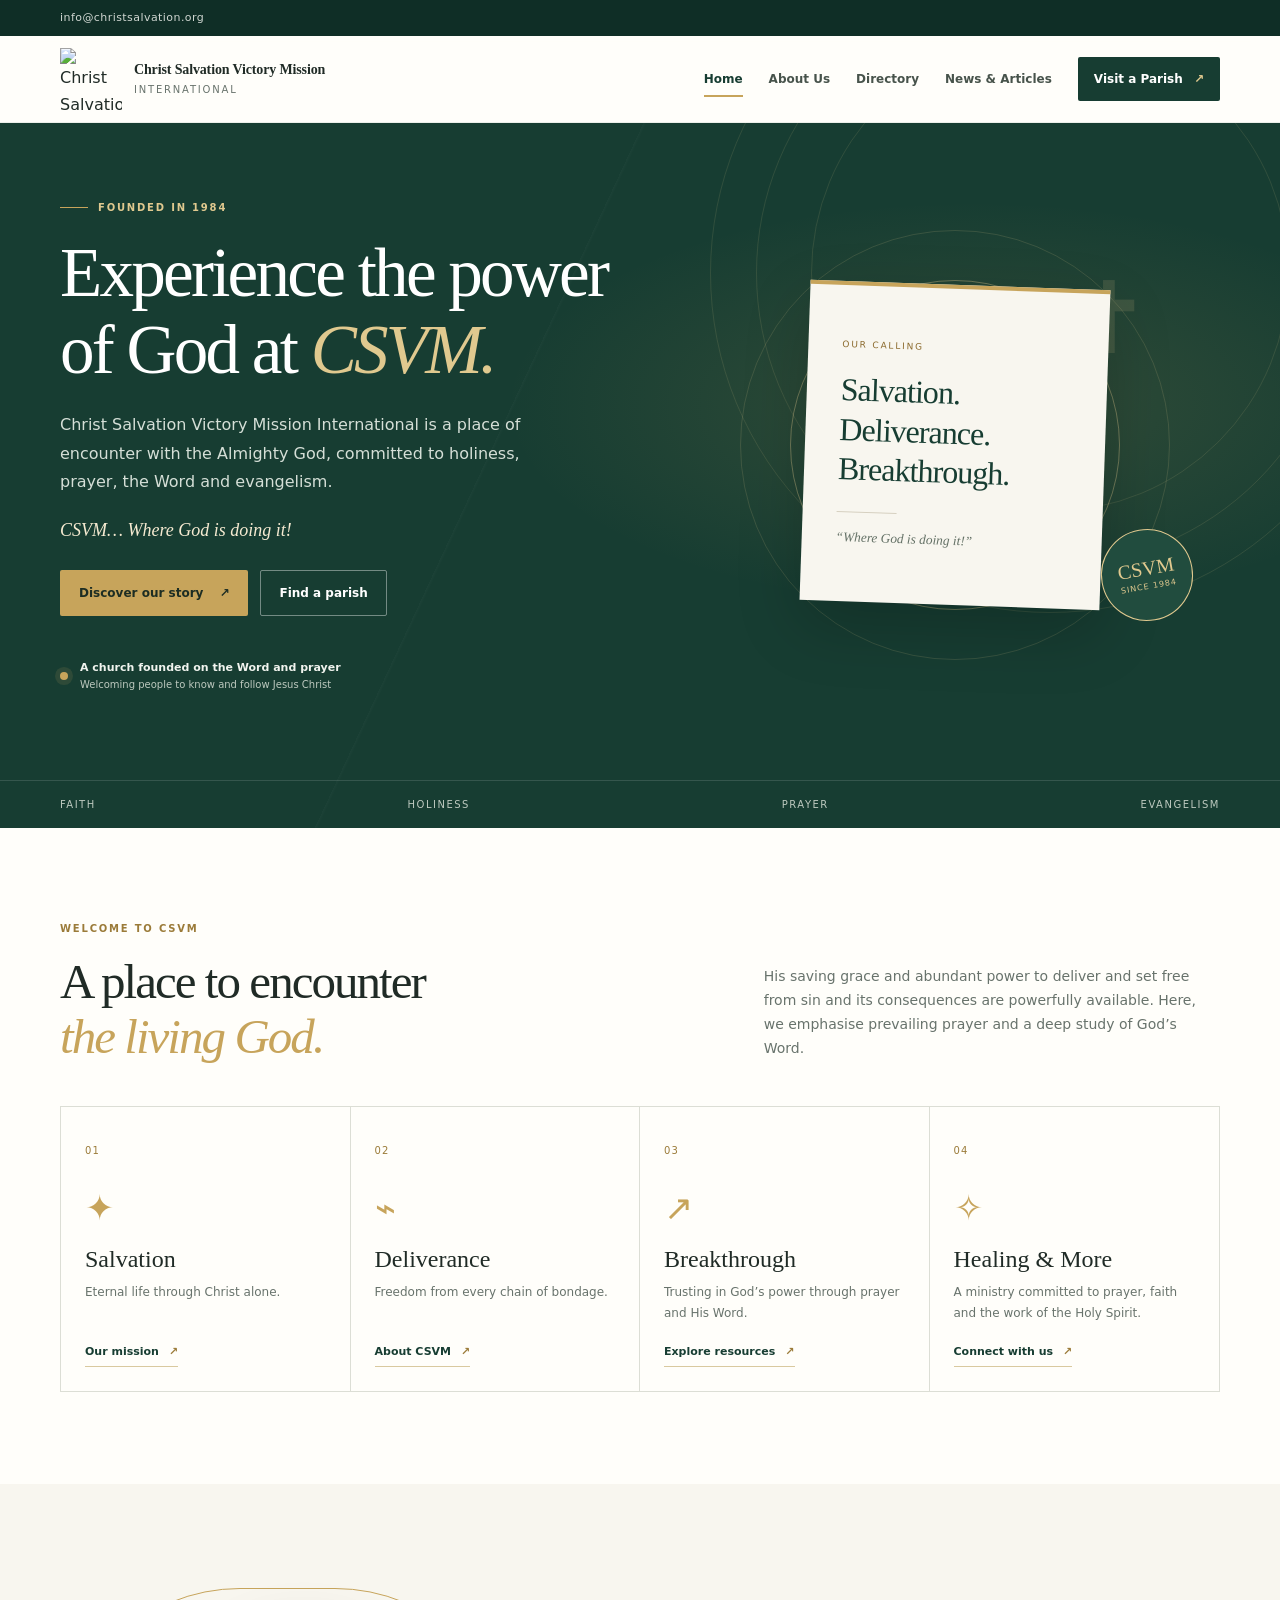
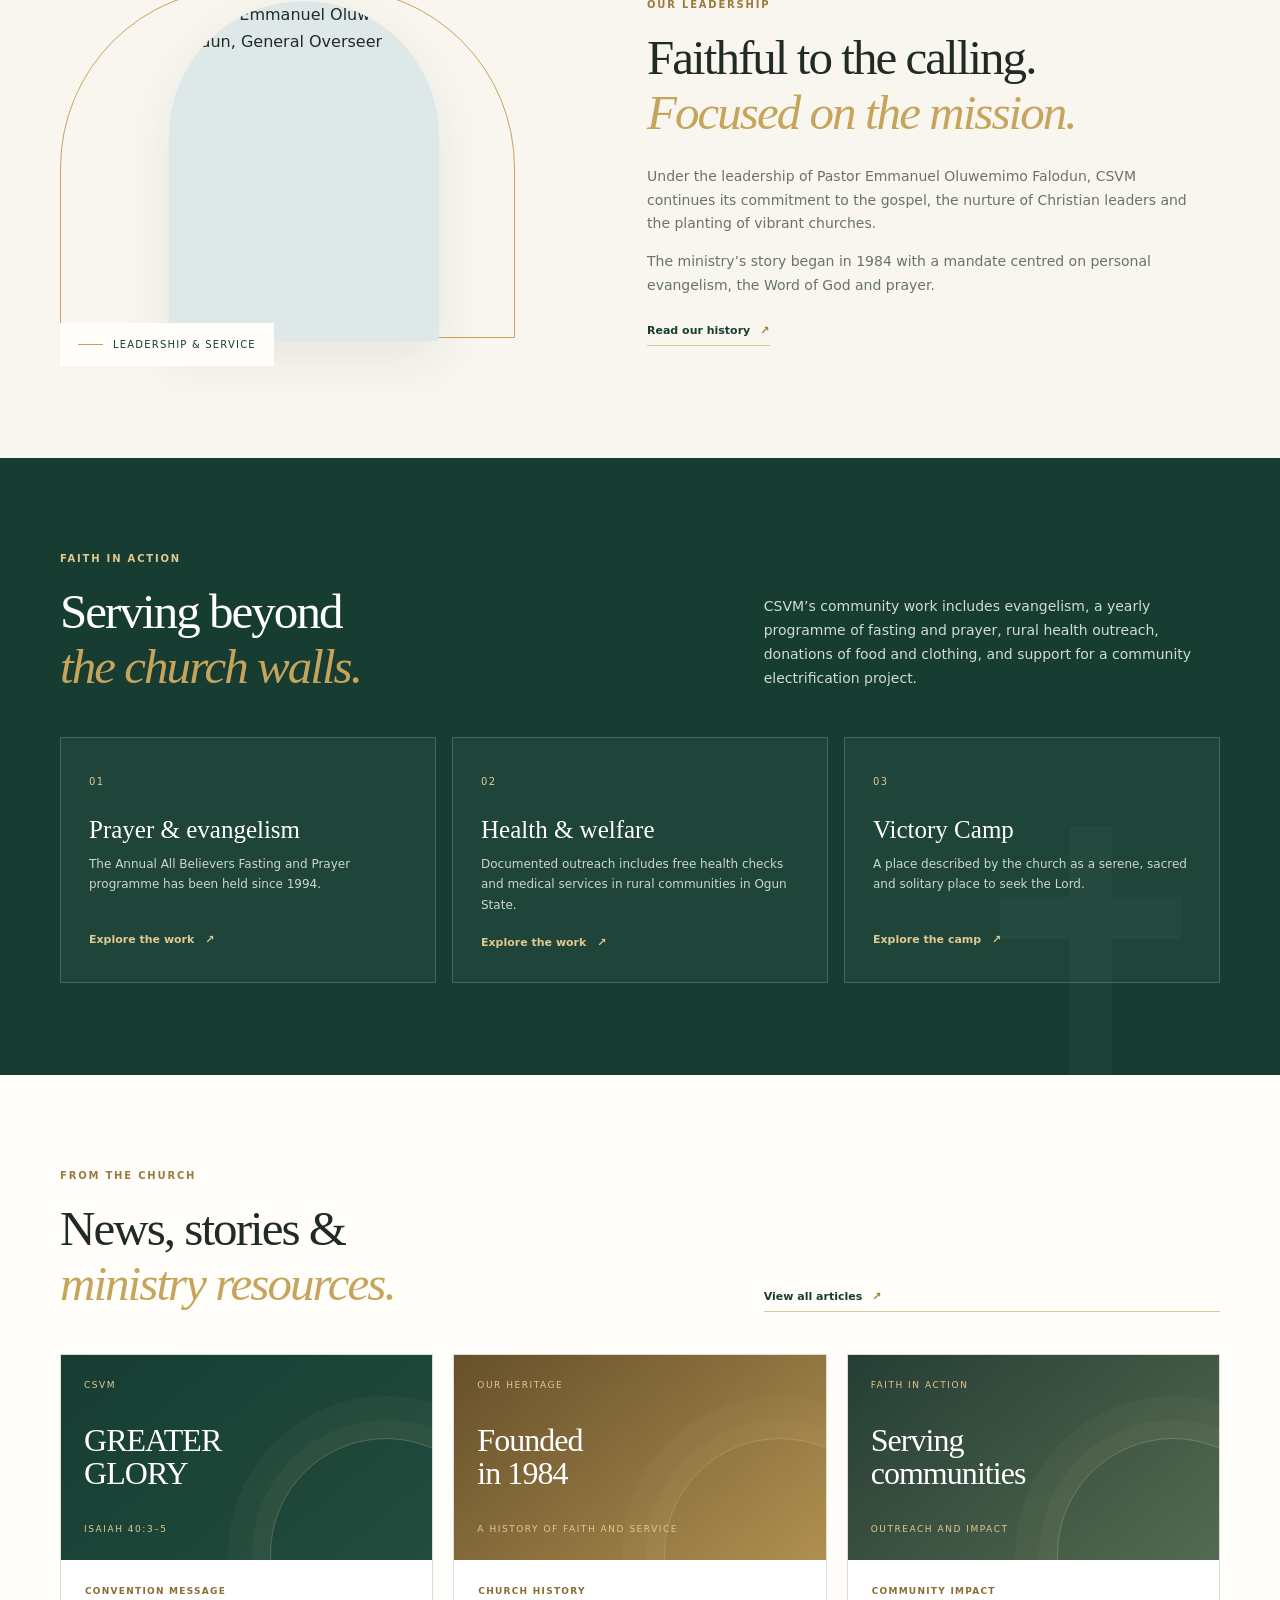
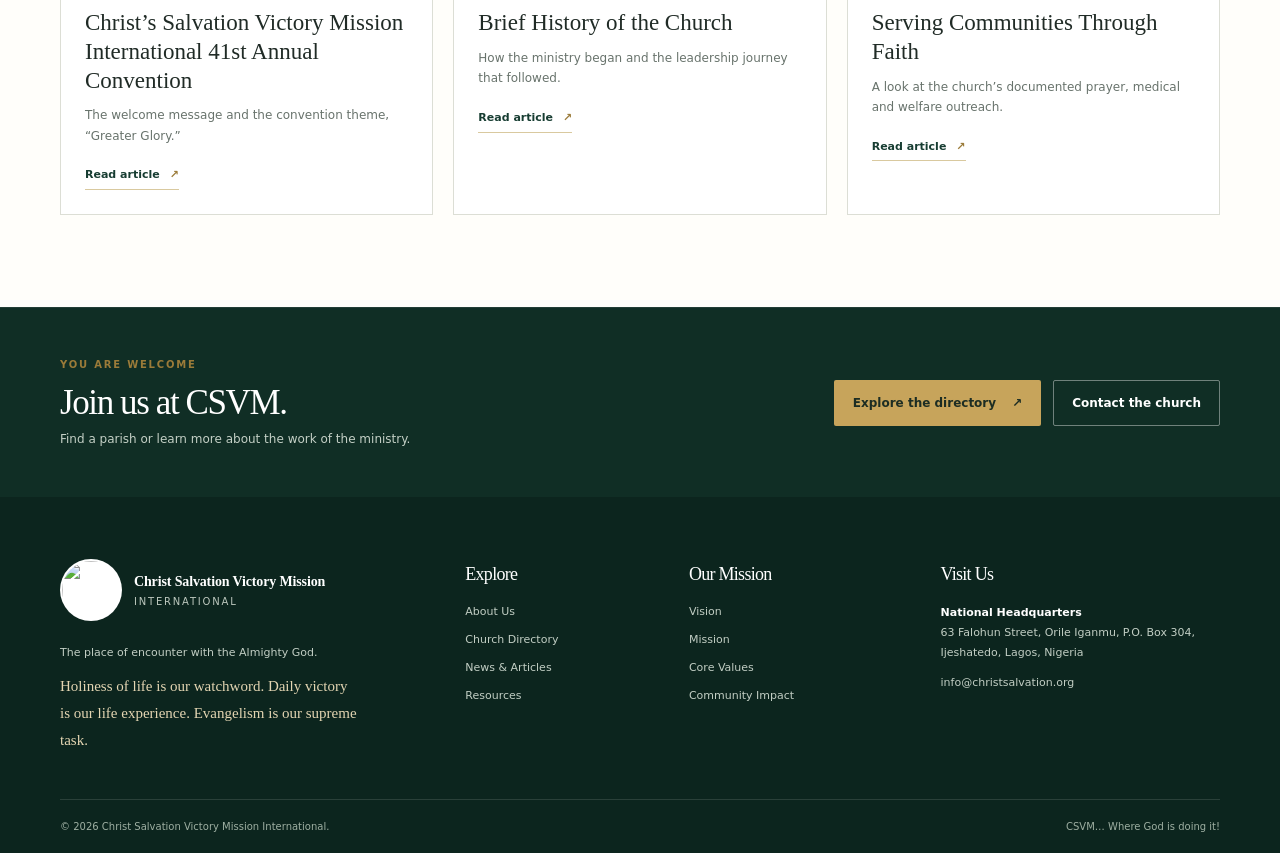
==== index.html @ 6db5f129 "Add files via upload" ====
<!doctype html>
<html lang="en">
<head>
  <meta charset="utf-8">
  <meta name="viewport" content="width=device-width, initial-scale=1">
  <title>Home | Christ Salvation Victory Mission International</title>
  <meta name="description" content="Welcome to Christ Salvation Victory Mission International, founded in 1984 and committed to holiness, prayer, the Word of God and evangelism.">
  <meta name="theme-color" content="#173d32">
  <meta property="og:site_name" content="Christ Salvation Victory Mission International">
  <meta property="og:title" content="Home | CSVM">
  <meta property="og:description" content="Welcome to Christ Salvation Victory Mission International, founded in 1984 and committed to holiness, prayer, the Word of God and evangelism.">
  <meta property="og:type" content="website">
  <link rel="icon" href="https://www.christsalvation.org/wp-content/uploads/2025/05/IMG-20250904-WA0004-removebg-preview_optimized.png" type="image/png">
  <link rel="stylesheet" href="assets/css/styles.css">
</head>
<body>

<a class="skip-link" href="#main">Skip to content</a>
<div class="topbar">
  <div class="container topbar-inner">
    <a href="mailto:info@christsalvation.org">info@christsalvation.org</a>
  </div>
</div>
<header class="site-header">
  <div class="container header-inner">
    <a class="brand" href="index.html" aria-label="Christ Salvation Victory Mission International home">
      <img src="https://www.christsalvation.org/wp-content/uploads/2025/05/IMG-20250904-WA0004-removebg-preview_optimized.png" alt="Christ Salvation Victory Mission International logo" width="68" height="68">
      <span><strong>Christ Salvation Victory Mission</strong><small>International</small></span>
    </a>
    <button class="menu-toggle" type="button" aria-expanded="false" aria-controls="primary-nav"><span class="menu-icon"></span><span class="sr-only">Toggle navigation</span></button>
    <nav class="primary-nav" id="primary-nav" aria-label="Main navigation"><a class="nav-link is-active" href="index.html" aria-current="page">Home</a><a class="nav-link" href="about.html">About Us</a><a class="nav-link" href="directory.html">Directory</a><a class="nav-link" href="news.html">News & Articles</a><a class="nav-cta" href="directory.html#national-headquarters">Visit a Parish <span aria-hidden="true">↗</span></a></nav>
  </div>
</header>


<main id="main">
  <section class="hero">
    <div class="hero-pattern" aria-hidden="true"></div>
    <div class="container hero-grid">
      <div class="hero-copy">
        <p class="eyebrow"><span class="eyebrow-line"></span> Founded in 1984</p>
        <h1>Experience the power of God at <em>CSVM.</em></h1>
        <p class="hero-lead">Christ Salvation Victory Mission International is a place of encounter with the Almighty God, committed to holiness, prayer, the Word and evangelism.</p>
        <p class="hero-motto">CSVM… Where God is doing it!</p>
        <div class="button-row"><a class="button button-gold" href="about.html">Discover our story <span aria-hidden="true">↗</span></a><a class="button button-outline" href="directory.html">Find a parish</a></div>
        <div class="hero-note"><span class="live-dot"></span><span><strong>A church founded on the Word and prayer</strong><small>Welcoming people to know and follow Jesus Christ</small></span></div>
      </div>
      <div class="hero-visual">
        <div class="hero-ring ring-one"></div><div class="hero-ring ring-two"></div>
        <div class="hero-cross" aria-hidden="true">✝</div>
        <div class="hero-card">
          <span class="hero-card-kicker">Our calling</span>
          <strong>Salvation.<br>Deliverance.<br>Breakthrough.</strong>
          <span class="hero-card-rule"></span>
          <small>“Where God is doing it!”</small>
        </div>
        <div class="hero-stamp"><span>CSVM</span><small>Since 1984</small></div>
      </div>
    </div>
    <div class="hero-bottom-line"><div class="container"><span>Faith</span><span>Holiness</span><span>Prayer</span><span>Evangelism</span></div></div>
  </section>

  <section class="section section-light">
    <div class="container">
      <div class="section-heading">
        <div><p class="eyebrow">Welcome to CSVM</p><h2>A place to encounter<br><em>the living God.</em></h2></div>
        <p>His saving grace and abundant power to deliver and set free from sin and its consequences are powerfully available. Here, we emphasise prevailing prayer and a deep study of God’s Word.</p>
      </div>
      <div class="pillar-grid">
        <article class="pillar-card"><span class="pillar-number">01</span><div class="pillar-symbol" aria-hidden="true">✦</div><h3>Salvation</h3><p>Eternal life through Christ alone.</p><a href="about.html#mission" class="text-link">Our mission <span>↗</span></a></article>
        <article class="pillar-card"><span class="pillar-number">02</span><div class="pillar-symbol" aria-hidden="true">⌁</div><h3>Deliverance</h3><p>Freedom from every chain of bondage.</p><a href="about.html" class="text-link">About CSVM <span>↗</span></a></article>
        <article class="pillar-card"><span class="pillar-number">03</span><div class="pillar-symbol" aria-hidden="true">↗</div><h3>Breakthrough</h3><p>Trusting in God’s power through prayer and His Word.</p><a href="news.html#resources" class="text-link">Explore resources <span>↗</span></a></article>
        <article class="pillar-card"><span class="pillar-number">04</span><div class="pillar-symbol" aria-hidden="true">✧</div><h3>Healing &amp; More</h3><p>A ministry committed to prayer, faith and the work of the Holy Spirit.</p><a href="directory.html" class="text-link">Connect with us <span>↗</span></a></article>
      </div>
    </div>
  </section>

  <section class="section section-cream">
    <div class="container split-section leader-section">
      <div class="leader-image-wrap">
        <div class="leader-image-frame"></div>
        <img class="leader-image" src="https://www.christsalvation.org/wp-content/uploads/2025/09/20250906_104448-100x100.jpg" alt="Pastor Emmanuel Oluwemimo Falodun, General Overseer" width="100" height="100" loading="lazy">
        <div class="image-caption"><span class="caption-line"></span><span>Leadership &amp; service</span></div>
      </div>
      <div class="split-copy">
        <p class="eyebrow">Our leadership</p>
        <h2>Faithful to the calling.<br><em>Focused on the mission.</em></h2>
        <p>Under the leadership of Pastor Emmanuel Oluwemimo Falodun, CSVM continues its commitment to the gospel, the nurture of Christian leaders and the planting of vibrant churches.</p>
        <p>The ministry’s story began in 1984 with a mandate centred on personal evangelism, the Word of God and prayer.</p>
        <a class="text-link" href="about.html#history">Read our history <span>↗</span></a>
      </div>
    </div>
  </section>

  <section class="section section-green impact-section">
    <div class="container">
      <div class="section-heading section-heading-light">
        <div><p class="eyebrow">Faith in action</p><h2>Serving beyond<br><em>the church walls.</em></h2></div>
        <p>CSVM’s community work includes evangelism, a yearly programme of fasting and prayer, rural health outreach, donations of food and clothing, and support for a community electrification project.</p>
      </div>
      <div class="impact-grid">
        <article class="impact-card"><span class="impact-icon">01</span><h3>Prayer &amp; evangelism</h3><p>The Annual All Believers Fasting and Prayer programme has been held since 1994.</p><a href="about.html#community-impact">Explore the work <span>↗</span></a></article>
        <article class="impact-card"><span class="impact-icon">02</span><h3>Health &amp; welfare</h3><p>Documented outreach includes free health checks and medical services in rural communities in Ogun State.</p><a href="about.html#community-impact">Explore the work <span>↗</span></a></article>
        <article class="impact-card"><span class="impact-icon">03</span><h3>Victory Camp</h3><p>A place described by the church as a serene, sacred and solitary place to seek the Lord.</p><a href="about.html#victory-camp">Explore the camp <span>↗</span></a></article>
      </div>
    </div>
  </section>

  <section class="section section-light">
    <div class="container">
      <div class="section-heading">
        <div><p class="eyebrow">From the church</p><h2>News, stories &amp;<br><em>ministry resources.</em></h2></div>
        <a class="text-link heading-link" href="news.html">View all articles <span>↗</span></a>
      </div>
      <div class="article-grid">
        <article class="article-card"><div class="article-art art-convention"><span>CSVM</span><b>GREATER<br>GLORY</b><small>Isaiah 40:3–5</small></div><div class="article-body"><p class="article-meta">Convention message</p><h3>Christ’s Salvation Victory Mission International 41st Annual Convention</h3><p>The welcome message and the convention theme, “Greater Glory.”</p><a href="news.html#convention" class="text-link">Read article <span>↗</span></a></div></article>
        <article class="article-card"><div class="article-art art-history"><span>OUR HERITAGE</span><b>Founded<br>in 1984</b><small>A history of faith and service</small></div><div class="article-body"><p class="article-meta">Church history</p><h3>Brief History of the Church</h3><p>How the ministry began and the leadership journey that followed.</p><a href="news.html#history-article" class="text-link">Read article <span>↗</span></a></div></article>
        <article class="article-card"><div class="article-art art-community"><span>FAITH IN ACTION</span><b>Serving<br>communities</b><small>Outreach and impact</small></div><div class="article-body"><p class="article-meta">Community impact</p><h3>Serving Communities Through Faith</h3><p>A look at the church’s documented prayer, medical and welfare outreach.</p><a href="news.html#community-article" class="text-link">Read article <span>↗</span></a></div></article>
      </div>
    </div>
  </section>

  <section class="visit-cta">
    <div class="container visit-cta-inner"><div><p class="eyebrow">You are welcome</p><h2>Join us at CSVM.</h2><p>Find a parish or learn more about the work of the ministry.</p></div><div class="button-row"><a class="button button-gold" href="directory.html">Explore the directory <span aria-hidden="true">↗</span></a><a class="button button-light-outline" href="mailto:info@christsalvation.org">Contact the church</a></div></div>
  </section>
</main>


<footer class="site-footer">
  <div class="container footer-grid">
    <div class="footer-brand">
      <a class="brand brand-light" href="index.html">
        <img src="https://www.christsalvation.org/wp-content/uploads/2025/05/IMG-20250904-WA0004-removebg-preview_optimized.png" alt="" width="58" height="58">
        <span><strong>Christ Salvation Victory Mission</strong><small>International</small></span>
      </a>
      <p>The place of encounter with the Almighty God.</p>
      <p class="footer-motto">Holiness of life is our watchword. Daily victory is our life experience. Evangelism is our supreme task.</p>
    </div>
    <div><h2>Explore</h2><a href="about.html">About Us</a><a href="directory.html">Church Directory</a><a href="news.html">News &amp; Articles</a><a href="news.html#resources">Resources</a></div>
    <div><h2>Our Mission</h2><a href="about.html#vision">Vision</a><a href="about.html#mission">Mission</a><a href="about.html#core-values">Core Values</a><a href="about.html#community-impact">Community Impact</a></div>
    <div><h2>Visit Us</h2><p><strong>National Headquarters</strong><br>63 Falohun Street, Orile Iganmu, P.O. Box 304, Ijeshatedo, Lagos, Nigeria</p><a href="mailto:info@christsalvation.org">info@christsalvation.org</a></div>
  </div>
  <div class="container footer-bottom"><span>© 2026 Christ Salvation Victory Mission International.</span><span>CSVM… Where God is doing it!</span></div>
</footer>
<script src="assets/js/main.js" defer></script>

</body>
</html>
---- assets/css/styles.css ----
:root{--green:#173d32;--green-2:#214c3e;--green-3:#0f2e26;--gold:#c7a45b;--gold-light:#e0c98f;--ivory:#f8f6ef;--cream:#f0ede3;--paper:#fffefa;--ink:#202b26;--muted:#68736c;--line:#dcded5;--white:#fff;--serif:Georgia,"Times New Roman",serif;--sans:Inter,ui-sans-serif,system-ui,-apple-system,BlinkMacSystemFont,"Segoe UI",sans-serif;--shadow:0 18px 48px rgba(22,45,35,.08)}
*{box-sizing:border-box}html{scroll-behavior:smooth;scroll-padding-top:100px}body{margin:0;background:var(--ivory);color:var(--ink);font-family:var(--sans);font-size:16px;line-height:1.7;-webkit-font-smoothing:antialiased}img{max-width:100%;display:block}a{color:inherit;text-decoration:none}button,input,select{font:inherit}button,a,input,select,summary{-webkit-tap-highlight-color:transparent}a:focus-visible,button:focus-visible,input:focus-visible,select:focus-visible,summary:focus-visible{outline:3px solid var(--gold);outline-offset:4px}.container{width:min(1160px,calc(100% - 48px));margin-inline:auto}.narrow-copy{max-width:790px}.skip-link{position:absolute;left:16px;top:-60px;background:#fff;color:#111;padding:10px 14px;z-index:1000}.skip-link:focus{top:12px}.sr-only{position:absolute;width:1px;height:1px;padding:0;margin:-1px;overflow:hidden;clip:rect(0,0,0,0);white-space:nowrap;border:0}
.topbar{background:var(--green-3);color:#e5e9e4;font-size:11px;letter-spacing:.04em}.topbar-inner{display:flex;justify-content:space-between;align-items:center;min-height:36px;gap:20px}.topbar a{opacity:.9}.topbar a:hover{opacity:1;color:var(--gold-light)}.social-links{display:flex;gap:18px}.site-header{position:sticky;top:0;z-index:100;background:rgba(255,254,250,.96);backdrop-filter:blur(12px);border-bottom:1px solid rgba(23,61,50,.08)}.header-inner{min-height:86px;display:flex;align-items:center;justify-content:space-between;gap:24px}.brand{display:flex;align-items:center;gap:12px;min-width:0}.brand img{width:62px;height:62px;object-fit:contain}.brand span{display:grid;line-height:1.25}.brand strong{font:600 14px/1.35 var(--serif);letter-spacing:-.01em;max-width:225px}.brand small{font-size:10px;text-transform:uppercase;letter-spacing:.18em;color:var(--muted);margin-top:4px}.primary-nav{display:flex;align-items:center;gap:26px}.nav-link{font-size:12px;font-weight:650;color:#47534b;position:relative;padding:8px 0}.nav-link:after{content:"";height:2px;background:var(--gold);position:absolute;bottom:0;left:0;width:0;transition:width .2s}.nav-link:hover:after,.nav-link.is-active:after{width:100%}.nav-link.is-active{color:var(--green)}.nav-cta{font-size:12px;font-weight:700;background:var(--green);color:white;padding:12px 16px;border-radius:2px}.nav-cta span{color:var(--gold-light);margin-left:7px}.menu-toggle{display:none;background:none;border:1px solid var(--line);border-radius:3px;width:44px;height:42px;align-items:center;justify-content:center;cursor:pointer}.menu-icon,.menu-icon:before,.menu-icon:after{display:block;width:18px;height:2px;background:var(--green);position:relative}.menu-icon:before,.menu-icon:after{content:"";position:absolute;left:0}.menu-icon:before{top:-6px}.menu-icon:after{top:6px}
.hero{position:relative;overflow:hidden;background:var(--green);color:#fff;min-height:600px}.hero:before{content:"";position:absolute;inset:0;background:radial-gradient(ellipse at 76% 40%,rgba(199,164,91,.16),transparent 34%),linear-gradient(115deg,transparent 40%,rgba(255,255,255,.025) 40%,transparent 40.2%);pointer-events:none}.hero-pattern{position:absolute;right:-110px;top:-190px;width:680px;height:680px;border:1px solid rgba(224,201,143,.12);border-radius:50%}.hero-pattern:before,.hero-pattern:after{content:"";position:absolute;border:1px solid rgba(224,201,143,.12);border-radius:50%;inset:45px}.hero-pattern:after{inset:100px}.hero-grid{position:relative;display:grid;grid-template-columns:1.05fr .95fr;align-items:center;gap:44px;padding-top:76px;padding-bottom:88px;min-height:570px}.eyebrow{margin:0 0 18px;text-transform:uppercase;letter-spacing:.18em;font-size:10px;font-weight:800;color:#9b7b39;display:flex;align-items:center;gap:10px}.eyebrow-line{width:28px;height:1px;background:var(--gold)}.hero .eyebrow,.section-heading-light .eyebrow,.impact-section .eyebrow,.page-hero .eyebrow{color:var(--gold-light)}h1,h2,h3,p{margin-top:0}h1,h2{font-family:var(--serif);font-weight:500;letter-spacing:-.04em;line-height:1.12}h1{font-size:clamp(42px,5.4vw,70px);margin-bottom:22px;max-width:650px}h1 em,h2 em{color:var(--gold);font-weight:400} .hero h1 em{color:var(--gold-light)}.hero-lead{font-size:16px;color:#d5dfd7;max-width:520px;line-height:1.8}.hero-motto{font-family:var(--serif);font-size:18px;font-style:italic;color:#f5ead1;margin:18px 0 24px}.button-row{display:flex;flex-wrap:wrap;gap:12px;align-items:center}.button{display:inline-flex;align-items:center;justify-content:center;gap:16px;min-height:46px;padding:12px 18px;font-size:12px;font-weight:750;border:1px solid transparent;border-radius:2px;transition:transform .2s,background .2s}.button:hover{transform:translateY(-2px)}.button-gold{background:var(--gold);color:#1d2d23}.button-gold:hover{background:var(--gold-light)}.button-outline{border-color:#b6c6b9;color:var(--green);background:transparent}.hero .button-outline,.button-light-outline{color:#fff;border-color:rgba(255,255,255,.4)}.hero .button-outline:hover,.button-light-outline:hover{background:rgba(255,255,255,.08)}.hero-note{display:flex;align-items:center;gap:12px;margin-top:44px;color:#f1f4ef}.live-dot{width:8px;height:8px;background:var(--gold);border-radius:50%;box-shadow:0 0 0 5px rgba(199,164,91,.13)}.hero-note span:last-child{display:grid;line-height:1.5}.hero-note strong{font-size:11px;font-weight:700}.hero-note small{font-size:10px;color:#bdc9bf}.hero-visual{height:390px;position:relative;display:flex;align-items:center;justify-content:center}.hero-ring{position:absolute;border:1px solid rgba(224,201,143,.38);border-radius:50%;aspect-ratio:1}.ring-one{width:330px}.ring-two{width:430px;border-color:rgba(224,201,143,.15)}.hero-cross{position:absolute;right:13%;top:5%;font-family:var(--serif);font-size:100px;color:rgba(224,201,143,.14);line-height:1}.hero-card{position:relative;z-index:2;background:#f8f6ef;color:var(--green);width:300px;min-height:320px;padding:34px;box-shadow:0 24px 65px rgba(0,0,0,.2);display:flex;flex-direction:column;justify-content:center;border-top:4px solid var(--gold);transform:rotate(2deg)}.hero-card-kicker{font-size:9px;letter-spacing:.2em;text-transform:uppercase;color:#8b6a2d;margin-bottom:18px}.hero-card strong{font:500 32px/1.23 var(--serif);letter-spacing:-.03em}.hero-card-rule{height:1px;background:#d6d0c0;width:60px;margin:23px 0 14px}.hero-card small{font-family:var(--serif);font-style:italic;color:#647166}.hero-stamp{position:absolute;bottom:5%;right:5%;z-index:3;width:92px;height:92px;border:1px solid var(--gold-light);border-radius:50%;display:flex;flex-direction:column;align-items:center;justify-content:center;background:var(--green-2);color:var(--gold-light);transform:rotate(-10deg)}.hero-stamp span{font:20px var(--serif)}.hero-stamp small{font-size:8px;letter-spacing:.12em;text-transform:uppercase}.hero-bottom-line{border-top:1px solid rgba(255,255,255,.13);position:relative}.hero-bottom-line .container{display:flex;justify-content:space-between;padding-top:15px;padding-bottom:15px;color:#bdc9bf;font-size:10px;letter-spacing:.15em;text-transform:uppercase}
.section{padding:92px 0}.section-light{background:var(--paper)}.section-cream{background:var(--ivory)}.section-green{background:var(--green);color:#fff}.section-heading{display:grid;grid-template-columns:1fr .72fr;gap:70px;align-items:end;margin-bottom:42px}.section-heading h2,.split-copy h2,.values-grid h2,.values-row h2,.camp-grid h2,.resources-panel h2{font-size:clamp(34px,4vw,49px);margin-bottom:0}.section-heading>p{max-width:470px;color:var(--muted);font-size:14px;margin-bottom:4px}.section-heading-light>p{color:#d1dcd3}.pillar-grid{display:grid;grid-template-columns:repeat(4,1fr);border:1px solid var(--line)}.pillar-card{position:relative;padding:28px 24px 24px;border-right:1px solid var(--line);min-height:255px;background:#fffefa;transition:background .25s}.pillar-card:last-child{border-right:0}.pillar-card:hover{background:#f8f5e9}.pillar-number{font-size:10px;color:#9b7b39;letter-spacing:.12em}.pillar-symbol{font-family:var(--serif);font-size:35px;color:var(--gold);margin:16px 0 8px}.pillar-card h3{font:500 24px var(--serif);margin-bottom:9px}.pillar-card p{font-size:12px;color:var(--muted);min-height:42px}.text-link{font-size:11px;font-weight:800;color:var(--green);display:inline-flex;align-items:center;gap:10px;border-bottom:1px solid #d9c99f;padding-bottom:4px}.text-link span{color:#9b7b39;transition:transform .2s}.text-link:hover span{transform:translate(3px,-2px)}.split-section{display:grid;grid-template-columns:.85fr 1fr;gap:100px;align-items:center}.leader-image-wrap{min-height:390px;position:relative;display:flex;align-items:center;justify-content:center}.leader-image-frame{position:absolute;inset:12px 32px 28px 0;border:1px solid var(--gold);border-radius:180px 180px 0 0}.leader-image{width:270px;height:340px;object-fit:cover;border-radius:160px 160px 2px 2px;position:relative;background:#dfe8e9;box-shadow:var(--shadow)}.image-caption{position:absolute;bottom:0;left:0;display:flex;align-items:center;gap:10px;background:var(--paper);padding:13px 18px;font-size:10px;text-transform:uppercase;letter-spacing:.12em;color:var(--green)}.caption-line{height:1px;width:25px;background:var(--gold)}.split-copy>p:not(.eyebrow){color:var(--muted);font-size:14px;max-width:560px}.split-copy h2{margin-bottom:24px}.split-copy .text-link{margin-top:10px}.impact-section{position:relative;overflow:hidden}.impact-section:after{content:"✝";position:absolute;right:3%;bottom:-100px;font:360px var(--serif);color:rgba(255,255,255,.025);pointer-events:none}.impact-grid{display:grid;grid-template-columns:repeat(3,1fr);gap:16px;position:relative;z-index:1}.impact-card{border:1px solid rgba(255,255,255,.18);padding:28px;background:rgba(255,255,255,.035);min-height:235px}.impact-icon{color:var(--gold-light);font-size:10px;letter-spacing:.15em}.impact-card h3{font:500 25px var(--serif);margin:23px 0 10px}.impact-card p{font-size:12px;color:#cbd7cd;min-height:58px}.impact-card a{font-size:11px;color:var(--gold-light);font-weight:700}.impact-card a span{margin-left:7px}.article-grid{display:grid;grid-template-columns:repeat(3,1fr);gap:20px}.article-card{border:1px solid var(--line);background:#fff;transition:transform .2s,box-shadow .2s}.article-card:hover{transform:translateY(-4px);box-shadow:var(--shadow)}.article-art{min-height:205px;padding:23px;display:flex;flex-direction:column;align-items:flex-start;justify-content:space-between;overflow:hidden;position:relative;color:#fff;background:var(--green)}.article-art:after{content:"";position:absolute;width:230px;height:230px;border:1px solid rgba(224,201,143,.3);border-radius:50%;right:-70px;bottom:-110px;box-shadow:0 0 0 18px rgba(224,201,143,.04),0 0 0 42px rgba(224,201,143,.04)}.article-art span,.article-art small{font-size:9px;letter-spacing:.17em;text-transform:uppercase;position:relative;z-index:1;color:var(--gold-light)}.article-art b{font:500 32px/1.05 var(--serif);letter-spacing:-.03em;position:relative;z-index:1}.art-convention{background:linear-gradient(140deg,#173d32,#214c3e)}.art-history{background:linear-gradient(140deg,#66502b,#b09050)}.art-community{background:linear-gradient(140deg,#263d35,#536b50)}.article-body{padding:24px}.article-meta{font-size:9px;letter-spacing:.14em;text-transform:uppercase;color:#8a6d32;font-weight:800}.article-body h3{font:500 23px/1.25 var(--serif);margin:10px 0}.article-body>p:not(.article-meta){font-size:12px;color:var(--muted);min-height:42px}.article-body .text-link{margin-top:5px}.visit-cta{background:#102e25;color:#fff;padding:48px 0;border-top:1px solid rgba(255,255,255,.08)}.visit-cta-inner{display:flex;justify-content:space-between;align-items:center;gap:30px}.visit-cta .eyebrow{margin-bottom:10px}.visit-cta h2{font:500 35px var(--serif);margin-bottom:6px}.visit-cta p:not(.eyebrow){font-size:12px;color:#c4d0c6;margin-bottom:0}.button-light-outline{border:1px solid rgba(255,255,255,.4)}
.page-hero{background:var(--green);color:white;position:relative;overflow:hidden}.page-hero:after{content:"";position:absolute;width:470px;height:470px;border:1px solid rgba(224,201,143,.16);border-radius:50%;right:-50px;top:-250px;box-shadow:0 0 0 35px rgba(224,201,143,.025),0 0 0 80px rgba(224,201,143,.025)}.page-hero-inner{padding-top:76px;padding-bottom:66px;position:relative;z-index:1}.page-hero h1{font-size:clamp(44px,6vw,66px);margin-bottom:18px}.page-hero-inner>p:not(.eyebrow){max-width:650px;color:#d4ded5;font-size:15px}.breadcrumbs{display:flex;gap:10px;align-items:center;margin-top:28px;font-size:10px;color:#c5d2c8}.breadcrumbs a{color:var(--gold-light)}.narrow-copy h2{font-size:clamp(35px,4vw,48px);margin-bottom:24px}.narrow-copy>p:not(.eyebrow){color:var(--muted);font-size:14px}.lead-copy{font-family:var(--serif);font-size:21px;line-height:1.55;color:var(--green)}.values-grid{display:grid;grid-template-columns:.85fr 1fr;gap:70px;align-items:start}.values-grid>div>p:not(.eyebrow),.mission-panel>p:not(.eyebrow){font-size:14px;color:var(--muted)}.mission-panel{border-left:1px solid var(--gold);padding:12px 0 12px 36px}.mission-panel h2{font-size:35px;margin-bottom:22px}.values-row{display:grid;grid-template-columns:.8fr 1fr;gap:70px;align-items:start}.values-row>div>p:not(.eyebrow){font-size:14px;color:var(--muted)}.value-chips{display:flex;flex-wrap:wrap;gap:8px;margin-top:22px}.value-chips span{border:1px solid var(--line);background:#fff;padding:7px 12px;font-size:11px;color:var(--green)}.timeline{max-width:850px;margin:50px auto 0;position:relative}.timeline:before{content:"";position:absolute;top:10px;bottom:10px;left:83px;width:1px;background:rgba(224,201,143,.35)}.timeline-item{display:grid;grid-template-columns:105px 1fr;gap:25px;padding-bottom:32px;position:relative}.timeline-item:before{content:"";position:absolute;left:78px;top:8px;width:9px;height:9px;border-radius:50%;background:var(--gold-light);box-shadow:0 0 0 5px rgba(224,201,143,.12)}.timeline-year{font:24px var(--serif);color:var(--gold-light)}.timeline-item h3{font:500 22px var(--serif);margin-bottom:7px}.timeline-item p{font-size:13px;color:#cbd8ce;margin-bottom:0}.timeline-note{font-size:10px;color:#b8c8bc;text-align:center;margin-top:12px}.impact-list{border-top:1px solid var(--line)}.impact-list article{display:grid;grid-template-columns:60px 1fr;gap:24px;padding:27px 0;border-bottom:1px solid var(--line)}.impact-list article>span{font:24px var(--serif);color:#a17d36}.impact-list h3{font:500 24px var(--serif);margin-bottom:8px}.impact-list p{font-size:13px;color:var(--muted);max-width:850px;margin-bottom:0}.camp-grid{display:grid;grid-template-columns:1fr .8fr;gap:80px;align-items:start}.camp-grid>div>p:not(.eyebrow){font-size:13px;color:var(--muted)}.account-card{margin-top:25px;padding:24px;background:var(--green);color:#fff;border-top:3px solid var(--gold)}.account-label{font-size:9px;letter-spacing:.15em;text-transform:uppercase;color:var(--gold-light);display:block;margin-bottom:10px}.account-card strong{display:block;font-size:12px}.account-number{font:30px var(--serif);color:var(--gold-light);display:block;margin:5px 0}.account-card p{font-size:10px;color:#c9d6cc;margin:0}.camp-aside{background:#fffefa;border:1px solid var(--line);padding:30px}.camp-mark{height:120px;background:var(--green);display:flex;align-items:center;justify-content:center;gap:15px;color:var(--gold-light);font:30px var(--serif);margin-bottom:25px}.camp-mark span{font-size:42px;opacity:.7}.camp-aside h3{font:500 27px var(--serif)}.camp-aside>p,.disclosure p{font-size:12px;color:var(--muted)}.disclosure{border-top:1px solid var(--line);margin-top:20px;padding-top:14px}.disclosure summary{cursor:pointer;font-size:12px;font-weight:750;color:var(--green)}.disclosure p:first-of-type{margin-top:15px}.leadership-grid{display:grid;grid-template-columns:repeat(3,1fr);gap:12px}.leader-card,.leader-name{border:1px solid var(--line);background:#fff;padding:20px;min-height:120px}.leader-card{display:flex;align-items:center;gap:15px;grid-column:span 2}.leader-card img{width:70px;height:70px;object-fit:cover;border-radius:50%;background:#dfe8e9}.leader-card h3,.leader-name h3{font:500 18px/1.3 var(--serif);margin-bottom:6px}.leader-card p{font-size:11px;color:#8a6d32;margin:0}.leader-name span{font-size:9px;letter-spacing:.15em;color:#a17d36;display:block;margin-bottom:14px}.leader-name h3{font-size:16px}
.headquarters-grid{display:grid;grid-template-columns:1fr 1fr;gap:18px}.hq-card{padding:34px;border:1px solid var(--line);background:#fff}.hq-primary{background:var(--green);color:#fff;border-color:var(--green)}.hq-label{font-size:9px;letter-spacing:.16em;text-transform:uppercase;color:#a17d36;font-weight:800}.hq-primary .hq-label{color:var(--gold-light)}.hq-card h3{font:500 28px/1.25 var(--serif);margin:16px 0}.hq-card address{font-style:normal;font-size:13px;line-height:1.9;margin-bottom:25px;color:var(--muted)}.hq-primary address{color:#d2ded4}.directory-controls{display:flex;align-items:center;gap:12px;flex-wrap:wrap;margin-bottom:22px}.search-field{display:flex;align-items:center;gap:10px;background:#fff;border:1px solid var(--line);padding:0 13px;min-height:46px;flex:1 1 280px;max-width:460px}.search-field>span{font-size:25px;color:#9b7b39}.search-field input{border:0;outline:none!important;width:100%;background:transparent;font-size:12px;color:var(--ink)}.filter-label{font-size:11px;color:var(--muted)}.directory-controls select{min-height:46px;background:#fff;border:1px solid var(--line);padding:0 34px 0 12px;font-size:12px;color:var(--green)}.results-count{margin:0 0 0 auto;font-size:10px;color:var(--muted)}.parish-grid{display:grid;grid-template-columns:repeat(3,1fr);gap:12px}.parish-card{background:#fff;border:1px solid var(--line);padding:22px;display:flex;flex-direction:column;min-height:245px}.parish-card[hidden]{display:none}.parish-card-top{display:flex;align-items:center;justify-content:space-between;gap:8px;margin-bottom:16px}.parish-index{font-size:10px;letter-spacing:.14em;color:#a17d36}.parish-badge{font-size:8px;text-transform:uppercase;letter-spacing:.1em;background:#f2ead6;padding:4px 7px;color:#765b25}.parish-card h3{font:500 21px/1.25 var(--serif);margin-bottom:10px}.parish-card p{font-size:12px;color:var(--muted);line-height:1.7;flex:1}.parish-card .text-link{align-self:flex-start}.small-note{font-size:10px;color:var(--muted);margin-top:22px}.departments-grid{display:flex;flex-wrap:wrap;gap:9px}.department-chip{background:#fff;border:1px solid var(--line);padding:11px 14px;font-size:12px;color:var(--green)}.leadership-disclosure{margin-top:30px;max-width:700px}.executive-list{font-size:13px;color:var(--muted);padding-left:22px}.executive-list li{padding:4px 0}
.news-index-grid{display:grid;grid-template-columns:repeat(3,1fr);gap:12px}.news-index-card{border:1px solid var(--line);background:#fff;padding:22px;display:flex;flex-direction:column;gap:12px;transition:border-color .2s,transform .2s}.news-index-card:hover{border-color:var(--gold);transform:translateY(-3px)}.news-index-card span{font-size:9px;letter-spacing:.14em;color:#9b7b39}.news-index-card strong{font:500 23px/1.2 var(--serif)}.news-index-card small{font-size:11px;color:var(--muted)}.article-layout{display:grid;grid-template-columns:.65fr 1.35fr;gap:75px;align-items:start}.article-aside{position:sticky;top:120px}.article-art-large{min-height:300px;padding:28px}.article-art-large b{font-size:40px}.article-aside .article-meta{margin-top:18px}.article-aside-note{border-left:2px solid var(--gold);padding:12px 15px;background:#fff;font-size:10px;color:var(--muted)}.long-article h2{font:500 clamp(32px,4vw,45px)/1.15 var(--serif);letter-spacing:-.03em;margin-bottom:24px}.long-article>p:not(.eyebrow){font-size:14px;line-height:1.9;color:#505c53}.long-article .lead-copy{font-size:21px;line-height:1.6;color:var(--green)}blockquote{margin:28px 0;padding:20px 25px;border-left:3px solid var(--gold);background:rgba(23,61,50,.045);font:italic 21px/1.6 var(--serif);color:var(--green)}blockquote cite{display:block;font:700 10px var(--sans);text-transform:uppercase;letter-spacing:.12em;color:#9b7b39;margin-top:12px}.article-signoff{border-top:1px solid var(--line);padding-top:20px!important;margin-top:25px}.article-callout{background:#fff;border:1px solid var(--line);border-top:3px solid var(--gold);padding:20px;margin-top:25px}.article-callout strong{font:500 22px var(--serif)}.article-callout p{font-size:12px;color:var(--muted);margin:8px 0 0}.article-callout a{color:var(--green);text-decoration:underline;text-decoration-color:var(--gold)}.resources-panel{display:grid;grid-template-columns:.85fr 1fr;gap:80px;align-items:center}.resources-panel>div>p:not(.eyebrow){font-size:13px;color:var(--muted);margin-top:20px}.resource-links{border-top:1px solid var(--line)}.resource-links a{display:grid;grid-template-columns:32px 1fr 20px;gap:12px;align-items:center;padding:19px 0;border-bottom:1px solid var(--line)}.resource-links a>span:first-child{font-size:10px;color:#9b7b39}.resource-links strong{font:500 19px var(--serif)}.resource-links a>span:last-child{color:#9b7b39}
.site-footer{background:#0c251e;color:#e7ece7;padding:62px 0 0}.footer-grid{display:grid;grid-template-columns:1.3fr .65fr .75fr 1fr;gap:42px;padding-bottom:45px}.brand-light strong{color:#fff}.brand-light small{color:#bdc8be}.brand-light img{background:#fff;border-radius:50%;padding:2px}.footer-brand>p{font-size:12px;color:#bdc8be;margin:22px 0 0;max-width:300px}.footer-brand .footer-motto{font-family:var(--serif);font-size:15px;color:#e3d5b2;margin-top:10px}.footer-grid h2{font:500 18px var(--serif);margin:5px 0 18px;color:#fff}.footer-grid>div:not(:first-child)>a{display:block;font-size:11px;color:#c2cec4;margin:9px 0}.footer-grid a:hover{color:var(--gold-light)}.footer-grid p{font-size:11px;line-height:1.8;color:#c2cec4}.footer-grid p strong{color:#fff}.footer-bottom{border-top:1px solid rgba(255,255,255,.12);padding-top:18px;padding-bottom:18px;display:flex;justify-content:space-between;gap:20px;font-size:10px;color:#9eafa2}
@media(max-width:1000px){.primary-nav{gap:16px}.nav-link,.nav-cta{font-size:11px}.hero-grid{gap:20px}.hero-card{width:270px}.pillar-card{padding:22px 18px}.split-section{gap:55px}.footer-grid{grid-template-columns:1.2fr .7fr .7fr;gap:30px}.footer-grid>div:last-child{grid-column:2/4}.article-layout{gap:40px}.parish-grid{grid-template-columns:repeat(2,1fr)}}
@media(max-width:760px){.container{width:min(100% - 36px,600px)}.topbar-inner{min-height:34px}.social-links{gap:10px}.social-links a{font-size:9px}.topbar-inner>a{font-size:10px}.header-inner{min-height:74px}.brand img{width:50px;height:50px}.brand strong{font-size:12px;max-width:195px}.brand small{font-size:9px}.menu-toggle{display:flex;flex-shrink:0}.primary-nav{display:none;position:absolute;top:100%;left:0;right:0;background:var(--paper);border-top:1px solid var(--line);padding:14px 22px 22px;box-shadow:0 16px 24px rgba(0,0,0,.08);align-items:stretch;gap:0;flex-direction:column}.primary-nav.is-open{display:flex}.nav-link{padding:13px 0;font-size:13px;border-bottom:1px solid #ecece5}.nav-link:after{display:none}.nav-cta{margin-top:14px;text-align:center;font-size:12px}.hero-grid{grid-template-columns:1fr;padding-top:55px;padding-bottom:50px;gap:15px}.hero{min-height:auto}.hero h1{font-size:clamp(43px,11vw,62px)}.hero-lead{font-size:14px}.hero-visual{height:330px;margin-top:8px}.ring-one{width:260px}.ring-two{width:330px}.hero-card{width:240px;min-height:260px;padding:26px}.hero-card strong{font-size:28px}.hero-cross{right:9%;top:0;font-size:80px}.hero-stamp{width:76px;height:76px;right:0;bottom:1%}.hero-stamp span{font-size:17px}.hero-bottom-line .container{flex-wrap:wrap;gap:12px 25px;font-size:9px}.section{padding:65px 0}.section-heading{grid-template-columns:1fr;gap:20px;margin-bottom:30px}.section-heading h2,.split-copy h2,.values-grid h2,.values-row h2,.camp-grid h2,.resources-panel h2{font-size:38px}.section-heading>p{font-size:13px}.pillar-grid{grid-template-columns:repeat(2,1fr)}.pillar-card{border-bottom:1px solid var(--line);min-height:225px}.pillar-card:nth-child(2){border-right:0}.pillar-card:nth-child(3),.pillar-card:nth-child(4){border-bottom:0}.pillar-card h3{font-size:22px}.pillar-card p{min-height:auto}.split-section{grid-template-columns:1fr;gap:35px}.leader-image-wrap{min-height:330px;max-width:420px;width:100%;margin:auto}.leader-image{height:285px;width:230px}.leader-image-frame{inset:12px 28px 25px 0}.split-copy h2{margin-bottom:20px}.impact-grid,.article-grid{grid-template-columns:1fr}.impact-card{min-height:0}.impact-card p{min-height:0}.article-art{min-height:190px}.article-body>p:not(.article-meta){min-height:0}.visit-cta-inner{align-items:flex-start;flex-direction:column}.visit-cta h2{font-size:32px}.page-hero-inner{padding-top:54px;padding-bottom:48px}.page-hero h1{font-size:48px}.page-hero-inner>p:not(.eyebrow){font-size:13px}.values-grid,.values-row,.camp-grid,.resources-panel{grid-template-columns:1fr;gap:35px}.mission-panel{padding-left:22px}.mission-panel h2{font-size:31px}.timeline{margin-top:35px}.timeline:before{left:62px}.timeline-item{grid-template-columns:75px 1fr;gap:16px}.timeline-item:before{left:57px}.timeline-year{font-size:20px}.timeline-item h3{font-size:20px}.timeline-item p{font-size:12px}.impact-list article{grid-template-columns:38px 1fr;gap:15px;padding:22px 0}.impact-list h3{font-size:21px}.camp-aside{padding:22px}.leadership-grid{grid-template-columns:1fr 1fr}.leader-card{grid-column:span 2}.leader-name{padding:15px}.leader-name h3{font-size:15px}.headquarters-grid{grid-template-columns:1fr}.hq-card{padding:26px}.parish-grid{grid-template-columns:1fr}.parish-card{min-height:0}.directory-controls{gap:10px}.search-field{max-width:none;flex-basis:100%}.filter-label{margin-left:2px}.directory-controls select{flex:1}.results-count{flex-basis:100%;margin-left:0}.news-index-grid{grid-template-columns:1fr}.news-index-card{padding:18px}.article-layout{grid-template-columns:1fr;gap:28px}.article-aside{position:static}.article-art-large{min-height:240px}.article-art-large b{font-size:36px}.long-article h2{font-size:35px}.long-article>p:not(.eyebrow){font-size:13px}.long-article .lead-copy{font-size:19px}.resources-panel{gap:25px}.footer-grid{grid-template-columns:1fr 1fr;gap:28px 20px}.footer-brand{grid-column:span 2}.footer-grid>div:last-child{grid-column:span 2}.footer-grid h2{font-size:17px}.footer-bottom{flex-direction:column;gap:6px}.site-footer{padding-top:48px}}
@media(max-width:420px){.social-links{gap:8px}.social-links a{font-size:8px}.topbar-inner>a{font-size:9px}.brand{gap:8px}.brand img{width:43px;height:43px}.brand strong{font-size:11px;max-width:175px}.hero h1{font-size:43px}.hero-visual{height:300px}.hero-card{width:220px;min-height:240px}.ring-one{width:235px}.ring-two{width:290px}.hero-stamp{width:65px;height:65px}.hero-stamp span{font-size:15px}.pillar-card{padding:18px 14px}.pillar-card h3{font-size:20px}.pillar-card p{font-size:11px}.section-heading h2,.split-copy h2,.values-grid h2,.values-row h2,.camp-grid h2,.resources-panel h2{font-size:34px}.leadership-grid{grid-template-columns:1fr}.leader-card{grid-column:auto}.footer-grid{grid-template-columns:1fr 1fr}.footer-brand,.footer-grid>div:last-child{grid-column:span 2}}
@media(prefers-reduced-motion:reduce){html{scroll-behavior:auto}*,*:before,*:after{animation-duration:.01ms!important;animation-iteration-count:1!important;transition-duration:.01ms!important}}
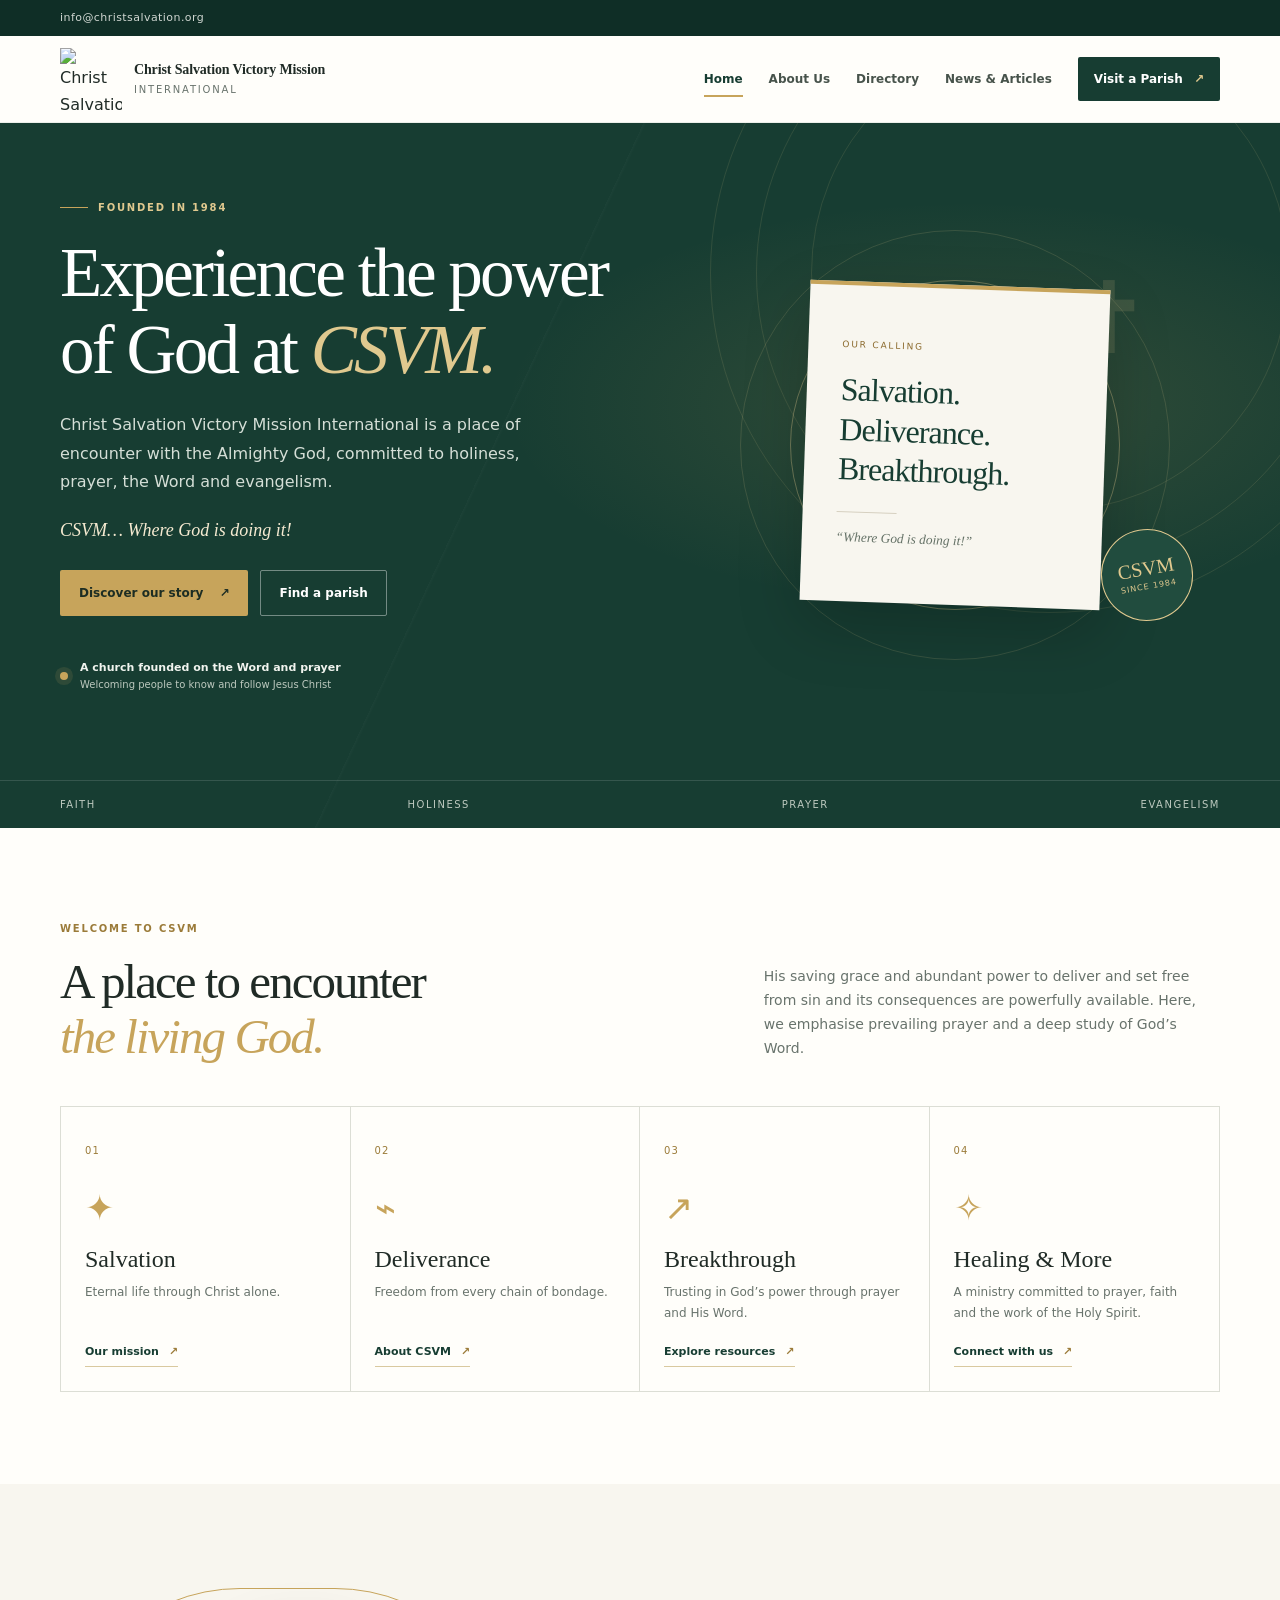
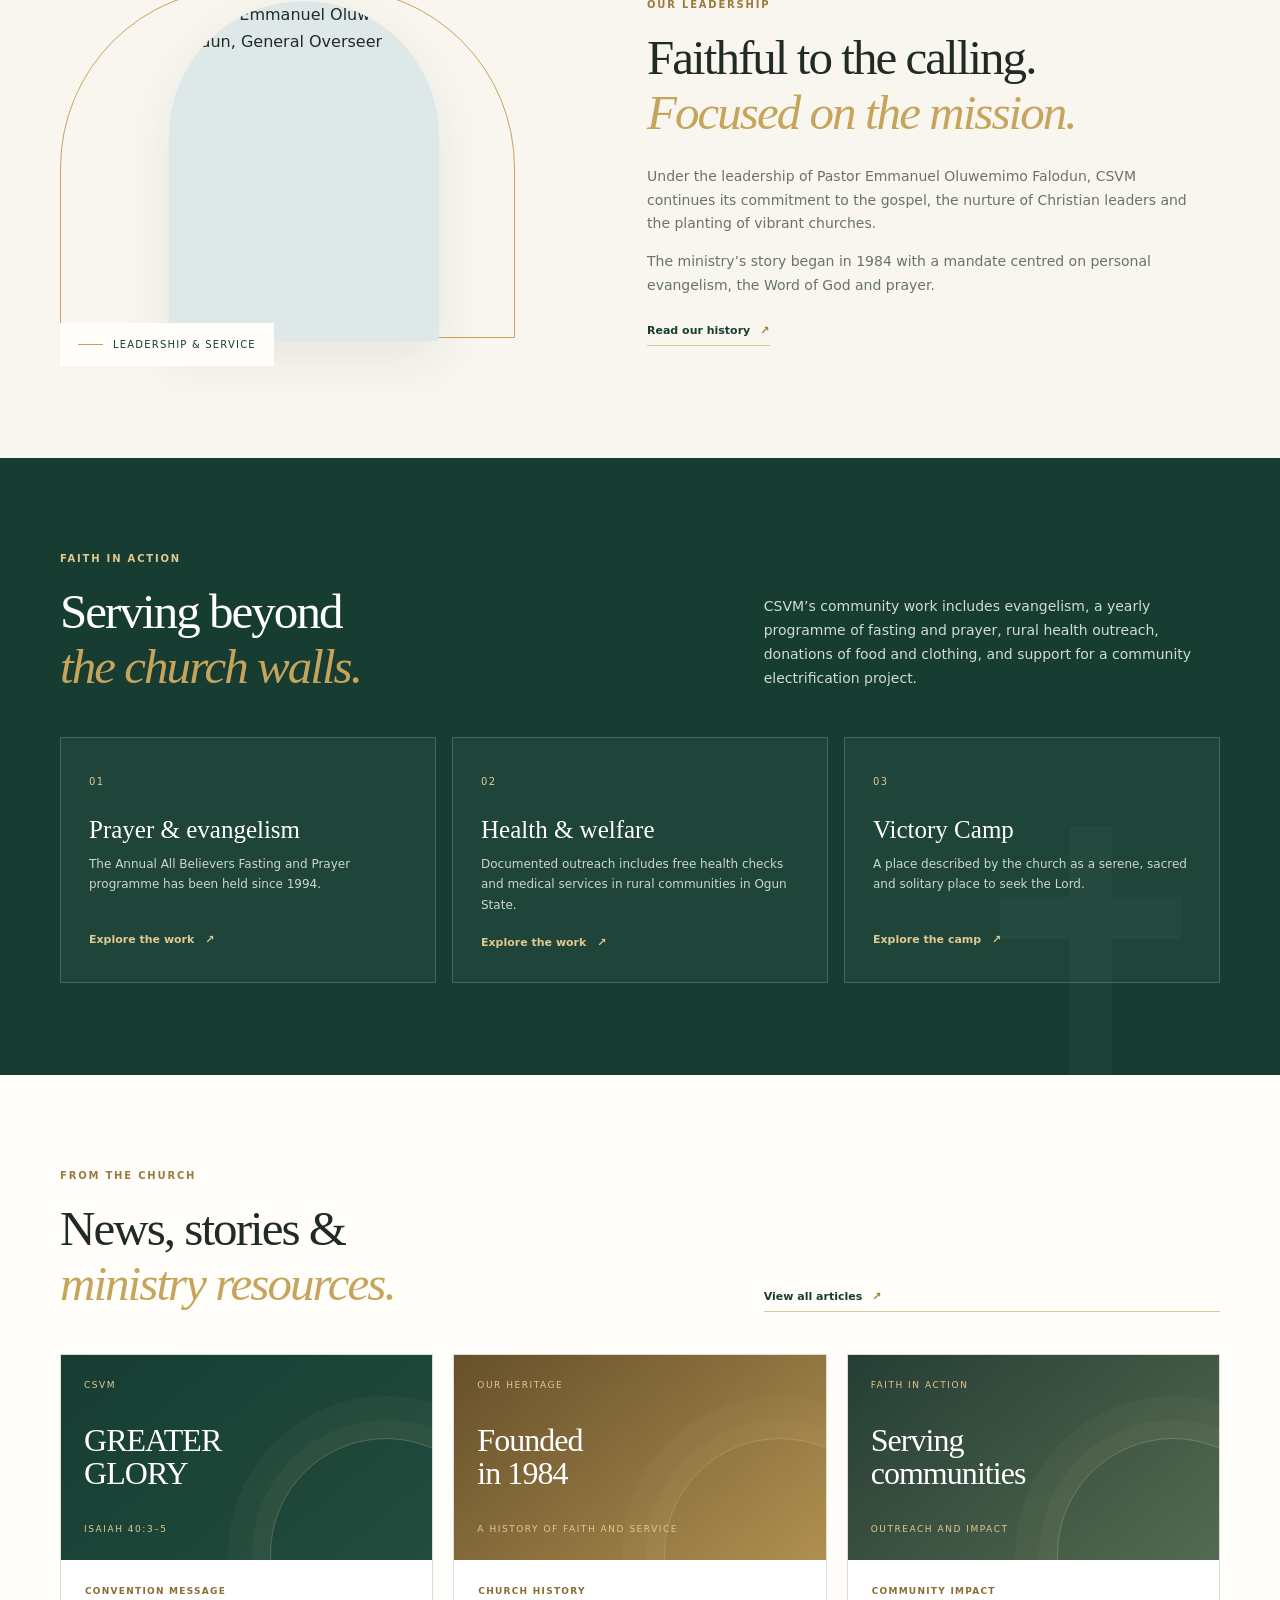
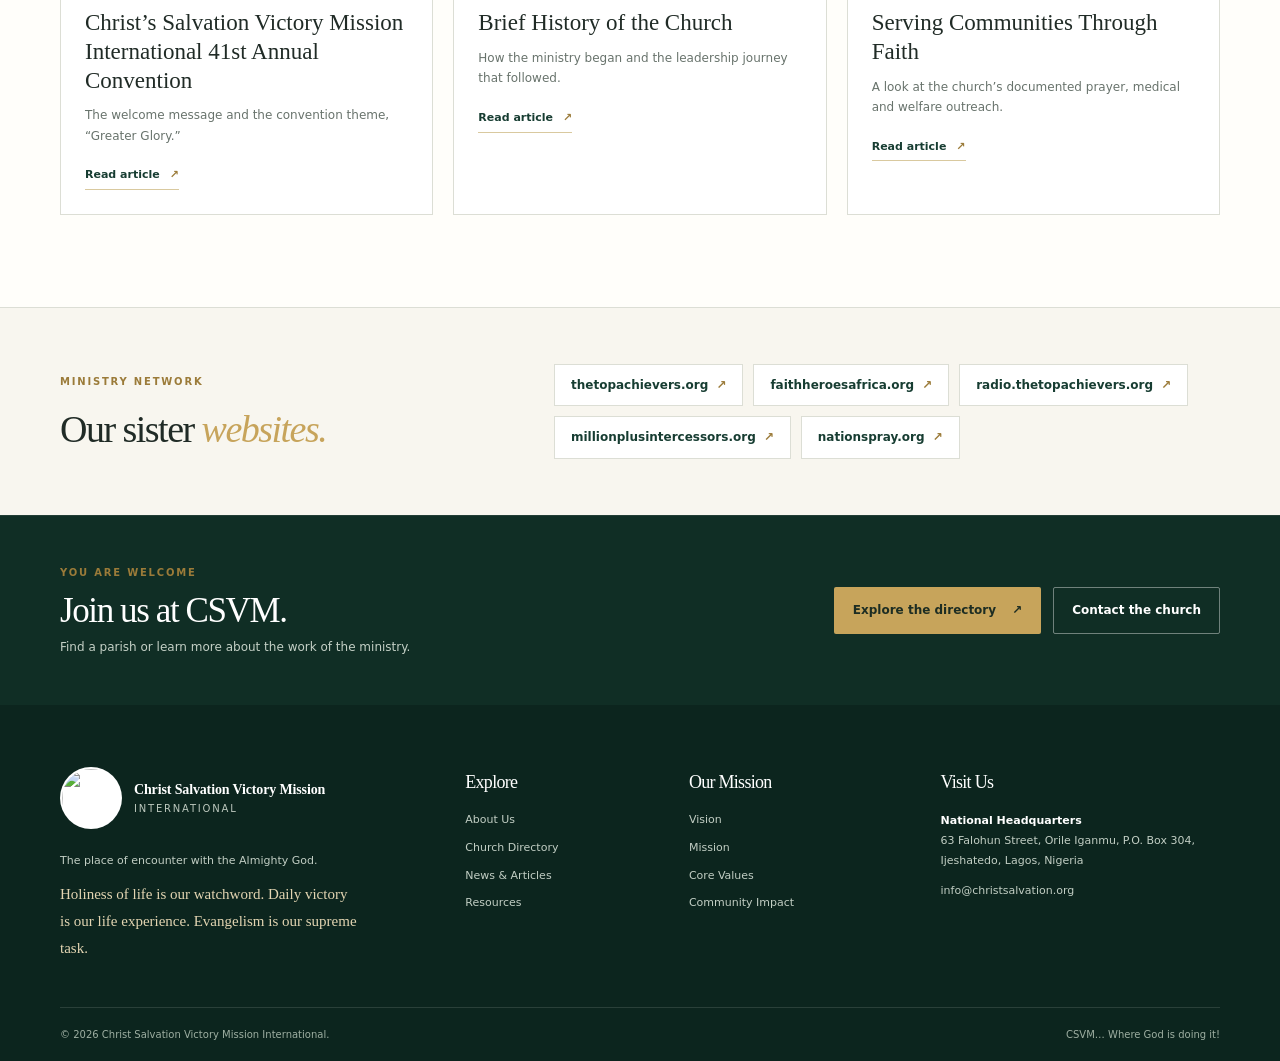
==== commit ba0ea0db: "Add files via upload" ====
--- a/index.html
+++ b/index.html
@@ -79,7 +79,7 @@
     <div class="container split-section leader-section">
       <div class="leader-image-wrap">
         <div class="leader-image-frame"></div>
-        <img class="leader-image" src="https://www.christsalvation.org/wp-content/uploads/2025/09/20250906_104448-100x100.jpg" alt="Pastor Emmanuel Oluwemimo Falodun, General Overseer" width="100" height="100" loading="lazy">
+        <img class="leader-image" src="https://www.christsalvation.org/wp-content/uploads/2025/09/20250906_104448.jpg" alt="Pastor Emmanuel Oluwemimo Falodun, General Overseer" width="270" height="340" loading="lazy" decoding="async" onerror="this.onerror=null;this.src='https://www.christsalvation.org/wp-content/uploads/2025/09/20250906_104448-100x100.jpg'">
         <div class="image-caption"><span class="caption-line"></span><span>Leadership &amp; service</span></div>
       </div>
       <div class="split-copy">
@@ -120,6 +120,13 @@
     </div>
   </section>
 
+  <section class="network-section" aria-labelledby="network-title">
+    <div class="container network-inner">
+      <div><p class="eyebrow">Ministry network</p><h2 id="network-title">Our sister <em>websites.</em></h2></div>
+      <div class="network-links"><a class="network-link" href="https://thetopachievers.org" target="_blank" rel="noopener noreferrer" aria-label="thetopachievers.org (opens in a new tab)">thetopachievers.org <span aria-hidden="true">↗</span></a><a class="network-link" href="https://faithheroesafrica.org" target="_blank" rel="noopener noreferrer" aria-label="faithheroesafrica.org (opens in a new tab)">faithheroesafrica.org <span aria-hidden="true">↗</span></a><a class="network-link" href="https://radio.thetopachievers.org" target="_blank" rel="noopener noreferrer" aria-label="radio.thetopachievers.org (opens in a new tab)">radio.thetopachievers.org <span aria-hidden="true">↗</span></a><a class="network-link" href="https://millionplusintercessors.org" target="_blank" rel="noopener noreferrer" aria-label="millionplusintercessors.org (opens in a new tab)">millionplusintercessors.org <span aria-hidden="true">↗</span></a><a class="network-link" href="https://nationspray.org" target="_blank" rel="noopener noreferrer" aria-label="nationspray.org (opens in a new tab)">nationspray.org <span aria-hidden="true">↗</span></a></div>
+    </div>
+  </section>
+
   <section class="visit-cta">
     <div class="container visit-cta-inner"><div><p class="eyebrow">You are welcome</p><h2>Join us at CSVM.</h2><p>Find a parish or learn more about the work of the ministry.</p></div><div class="button-row"><a class="button button-gold" href="directory.html">Explore the directory <span aria-hidden="true">↗</span></a><a class="button button-light-outline" href="mailto:info@christsalvation.org">Contact the church</a></div></div>
   </section>
--- a/assets/css/styles.css
+++ b/assets/css/styles.css
@@ -12,3 +12,42 @@
 @media(max-width:760px){.container{width:min(100% - 36px,600px)}.topbar-inner{min-height:34px}.social-links{gap:10px}.social-links a{font-size:9px}.topbar-inner>a{font-size:10px}.header-inner{min-height:74px}.brand img{width:50px;height:50px}.brand strong{font-size:12px;max-width:195px}.brand small{font-size:9px}.menu-toggle{display:flex;flex-shrink:0}.primary-nav{display:none;position:absolute;top:100%;left:0;right:0;background:var(--paper);border-top:1px solid var(--line);padding:14px 22px 22px;box-shadow:0 16px 24px rgba(0,0,0,.08);align-items:stretch;gap:0;flex-direction:column}.primary-nav.is-open{display:flex}.nav-link{padding:13px 0;font-size:13px;border-bottom:1px solid #ecece5}.nav-link:after{display:none}.nav-cta{margin-top:14px;text-align:center;font-size:12px}.hero-grid{grid-template-columns:1fr;padding-top:55px;padding-bottom:50px;gap:15px}.hero{min-height:auto}.hero h1{font-size:clamp(43px,11vw,62px)}.hero-lead{font-size:14px}.hero-visual{height:330px;margin-top:8px}.ring-one{width:260px}.ring-two{width:330px}.hero-card{width:240px;min-height:260px;padding:26px}.hero-card strong{font-size:28px}.hero-cross{right:9%;top:0;font-size:80px}.hero-stamp{width:76px;height:76px;right:0;bottom:1%}.hero-stamp span{font-size:17px}.hero-bottom-line .container{flex-wrap:wrap;gap:12px 25px;font-size:9px}.section{padding:65px 0}.section-heading{grid-template-columns:1fr;gap:20px;margin-bottom:30px}.section-heading h2,.split-copy h2,.values-grid h2,.values-row h2,.camp-grid h2,.resources-panel h2{font-size:38px}.section-heading>p{font-size:13px}.pillar-grid{grid-template-columns:repeat(2,1fr)}.pillar-card{border-bottom:1px solid var(--line);min-height:225px}.pillar-card:nth-child(2){border-right:0}.pillar-card:nth-child(3),.pillar-card:nth-child(4){border-bottom:0}.pillar-card h3{font-size:22px}.pillar-card p{min-height:auto}.split-section{grid-template-columns:1fr;gap:35px}.leader-image-wrap{min-height:330px;max-width:420px;width:100%;margin:auto}.leader-image{height:285px;width:230px}.leader-image-frame{inset:12px 28px 25px 0}.split-copy h2{margin-bottom:20px}.impact-grid,.article-grid{grid-template-columns:1fr}.impact-card{min-height:0}.impact-card p{min-height:0}.article-art{min-height:190px}.article-body>p:not(.article-meta){min-height:0}.visit-cta-inner{align-items:flex-start;flex-direction:column}.visit-cta h2{font-size:32px}.page-hero-inner{padding-top:54px;padding-bottom:48px}.page-hero h1{font-size:48px}.page-hero-inner>p:not(.eyebrow){font-size:13px}.values-grid,.values-row,.camp-grid,.resources-panel{grid-template-columns:1fr;gap:35px}.mission-panel{padding-left:22px}.mission-panel h2{font-size:31px}.timeline{margin-top:35px}.timeline:before{left:62px}.timeline-item{grid-template-columns:75px 1fr;gap:16px}.timeline-item:before{left:57px}.timeline-year{font-size:20px}.timeline-item h3{font-size:20px}.timeline-item p{font-size:12px}.impact-list article{grid-template-columns:38px 1fr;gap:15px;padding:22px 0}.impact-list h3{font-size:21px}.camp-aside{padding:22px}.leadership-grid{grid-template-columns:1fr 1fr}.leader-card{grid-column:span 2}.leader-name{padding:15px}.leader-name h3{font-size:15px}.headquarters-grid{grid-template-columns:1fr}.hq-card{padding:26px}.parish-grid{grid-template-columns:1fr}.parish-card{min-height:0}.directory-controls{gap:10px}.search-field{max-width:none;flex-basis:100%}.filter-label{margin-left:2px}.directory-controls select{flex:1}.results-count{flex-basis:100%;margin-left:0}.news-index-grid{grid-template-columns:1fr}.news-index-card{padding:18px}.article-layout{grid-template-columns:1fr;gap:28px}.article-aside{position:static}.article-art-large{min-height:240px}.article-art-large b{font-size:36px}.long-article h2{font-size:35px}.long-article>p:not(.eyebrow){font-size:13px}.long-article .lead-copy{font-size:19px}.resources-panel{gap:25px}.footer-grid{grid-template-columns:1fr 1fr;gap:28px 20px}.footer-brand{grid-column:span 2}.footer-grid>div:last-child{grid-column:span 2}.footer-grid h2{font-size:17px}.footer-bottom{flex-direction:column;gap:6px}.site-footer{padding-top:48px}}
 @media(max-width:420px){.social-links{gap:8px}.social-links a{font-size:8px}.topbar-inner>a{font-size:9px}.brand{gap:8px}.brand img{width:43px;height:43px}.brand strong{font-size:11px;max-width:175px}.hero h1{font-size:43px}.hero-visual{height:300px}.hero-card{width:220px;min-height:240px}.ring-one{width:235px}.ring-two{width:290px}.hero-stamp{width:65px;height:65px}.hero-stamp span{font-size:15px}.pillar-card{padding:18px 14px}.pillar-card h3{font-size:20px}.pillar-card p{font-size:11px}.section-heading h2,.split-copy h2,.values-grid h2,.values-row h2,.camp-grid h2,.resources-panel h2{font-size:34px}.leadership-grid{grid-template-columns:1fr}.leader-card{grid-column:auto}.footer-grid{grid-template-columns:1fr 1fr}.footer-brand,.footer-grid>div:last-child{grid-column:span 2}}
 @media(prefers-reduced-motion:reduce){html{scroll-behavior:auto}*,*:before,*:after{animation-duration:.01ms!important;animation-iteration-count:1!important;transition-duration:.01ms!important}}
+
+/* ===== Enhancements: motion, network, scroll-top ===== */
+.leader-image,.leader-card img{object-position:center 20%}
+.leader-image{transition:transform .6s cubic-bezier(.2,.7,.2,1),box-shadow .4s}.leader-image-wrap:hover .leader-image{transform:scale(1.025);box-shadow:0 26px 60px rgba(22,45,35,.16)}
+.leader-image-frame{transition:transform .6s cubic-bezier(.2,.7,.2,1)}.leader-image-wrap:hover .leader-image-frame{transform:translate(-6px,6px)}
+.leader-card img{transition:transform .4s}.leader-card:hover img{transform:scale(1.06)}
+.site-header{transition:box-shadow .3s,background .3s}.site-header.is-stuck{box-shadow:0 8px 28px rgba(15,46,38,.12)}
+.nav-link{transition:color .2s}
+.button{position:relative;overflow:hidden}.button:active{transform:translateY(0) scale(.98)}
+.pillar-card,.impact-card,.leader-name,.leader-card,.news-index-card,.hq-card{transition:transform .3s,box-shadow .3s,background .25s,border-color .3s}
+.pillar-card:hover,.impact-card:hover,.leader-name:hover,.leader-card:hover,.news-index-card:hover,.hq-card:hover{transform:translateY(-4px);box-shadow:var(--shadow)}
+.impact-card:hover{border-color:rgba(224,201,143,.5);background:rgba(255,255,255,.06);box-shadow:0 18px 40px rgba(0,0,0,.18)}
+.timeline-item:before{transition:transform .3s}.timeline-item:hover:before{transform:scale(1.5)}
+.article-art:after{transition:transform .8s cubic-bezier(.2,.7,.2,1)}.article-card:hover .article-art:after{transform:scale(1.25) rotate(8deg)}
+/* network */
+.network-section{background:var(--ivory);padding:56px 0;border-top:1px solid var(--line)}
+.network-inner{display:grid;grid-template-columns:.8fr 1.2fr;gap:50px;align-items:center}
+.network-inner h2{font-size:clamp(28px,3.2vw,38px);margin-bottom:0}
+.network-links{display:flex;flex-wrap:wrap;gap:10px}
+.network-link{display:inline-flex;align-items:center;gap:8px;border:1px solid var(--line);background:#fff;color:var(--green);padding:10px 16px;font-size:12px;font-weight:700;transition:background .25s,color .25s,border-color .25s,transform .25s}
+.network-link span{color:#9b7b39;transition:transform .2s,color .25s}
+.network-link:hover{background:var(--green);color:#fff;border-color:var(--green);transform:translateY(-2px)}
+.network-link:hover span{color:var(--gold-light);transform:translate(2px,-2px)}
+/* scroll top */
+.scroll-top{position:fixed;right:20px;bottom:20px;z-index:90;width:48px;height:48px;border-radius:50%;border:2px solid var(--green);background:var(--gold);color:var(--green-3);display:flex;align-items:center;justify-content:center;cursor:pointer;box-shadow:0 10px 26px rgba(15,46,38,.28);opacity:0;visibility:hidden;translate:0 16px;transition:opacity .3s,translate .3s,visibility .3s,background .2s,transform .2s}
+.scroll-top.is-visible{opacity:1;visibility:visible;translate:0 0}
+.scroll-top:hover{background:var(--gold-light);transform:translateY(-3px)}
+.scroll-top:focus-visible{outline:3px solid var(--green);outline-offset:3px}
+.scroll-top svg{width:20px;height:20px}
+/* entrance + reveal (JS-gated, content visible without JS) */
+@keyframes rise{from{opacity:0;translate:0 26px}}
+@keyframes drift{50%{translate:0 -9px}}
+.hero-copy>*,.hero-grid>div:first-child>*,.page-hero-inner>*{animation:rise .8s cubic-bezier(.2,.7,.2,1) backwards}
+.hero-grid>div:first-child>*:nth-child(2),.page-hero-inner>*:nth-child(2){animation-delay:.1s}.hero-grid>div:first-child>*:nth-child(3),.page-hero-inner>*:nth-child(3){animation-delay:.2s}.hero-grid>div:first-child>*:nth-child(4),.page-hero-inner>*:nth-child(4){animation-delay:.3s}.hero-grid>div:first-child>*:nth-child(5),.page-hero-inner>*:nth-child(5){animation-delay:.4s}
+.hero-visual{animation:rise 1s .25s cubic-bezier(.2,.7,.2,1) backwards}.hero-card{animation:drift 7s ease-in-out infinite}
+.js .reveal{opacity:0}
+.js .reveal.is-in{opacity:1;animation:rise .75s cubic-bezier(.2,.7,.2,1) backwards;animation-delay:var(--d,0s)}
+@media(max-width:760px){.network-inner{grid-template-columns:1fr;gap:22px}.network-section{padding:44px 0}.scroll-top{right:14px;bottom:14px;width:44px;height:44px}}
+@media(prefers-reduced-motion:reduce){.js .reveal{opacity:1}.hero-card{animation:none}.scroll-top{transition:none}}
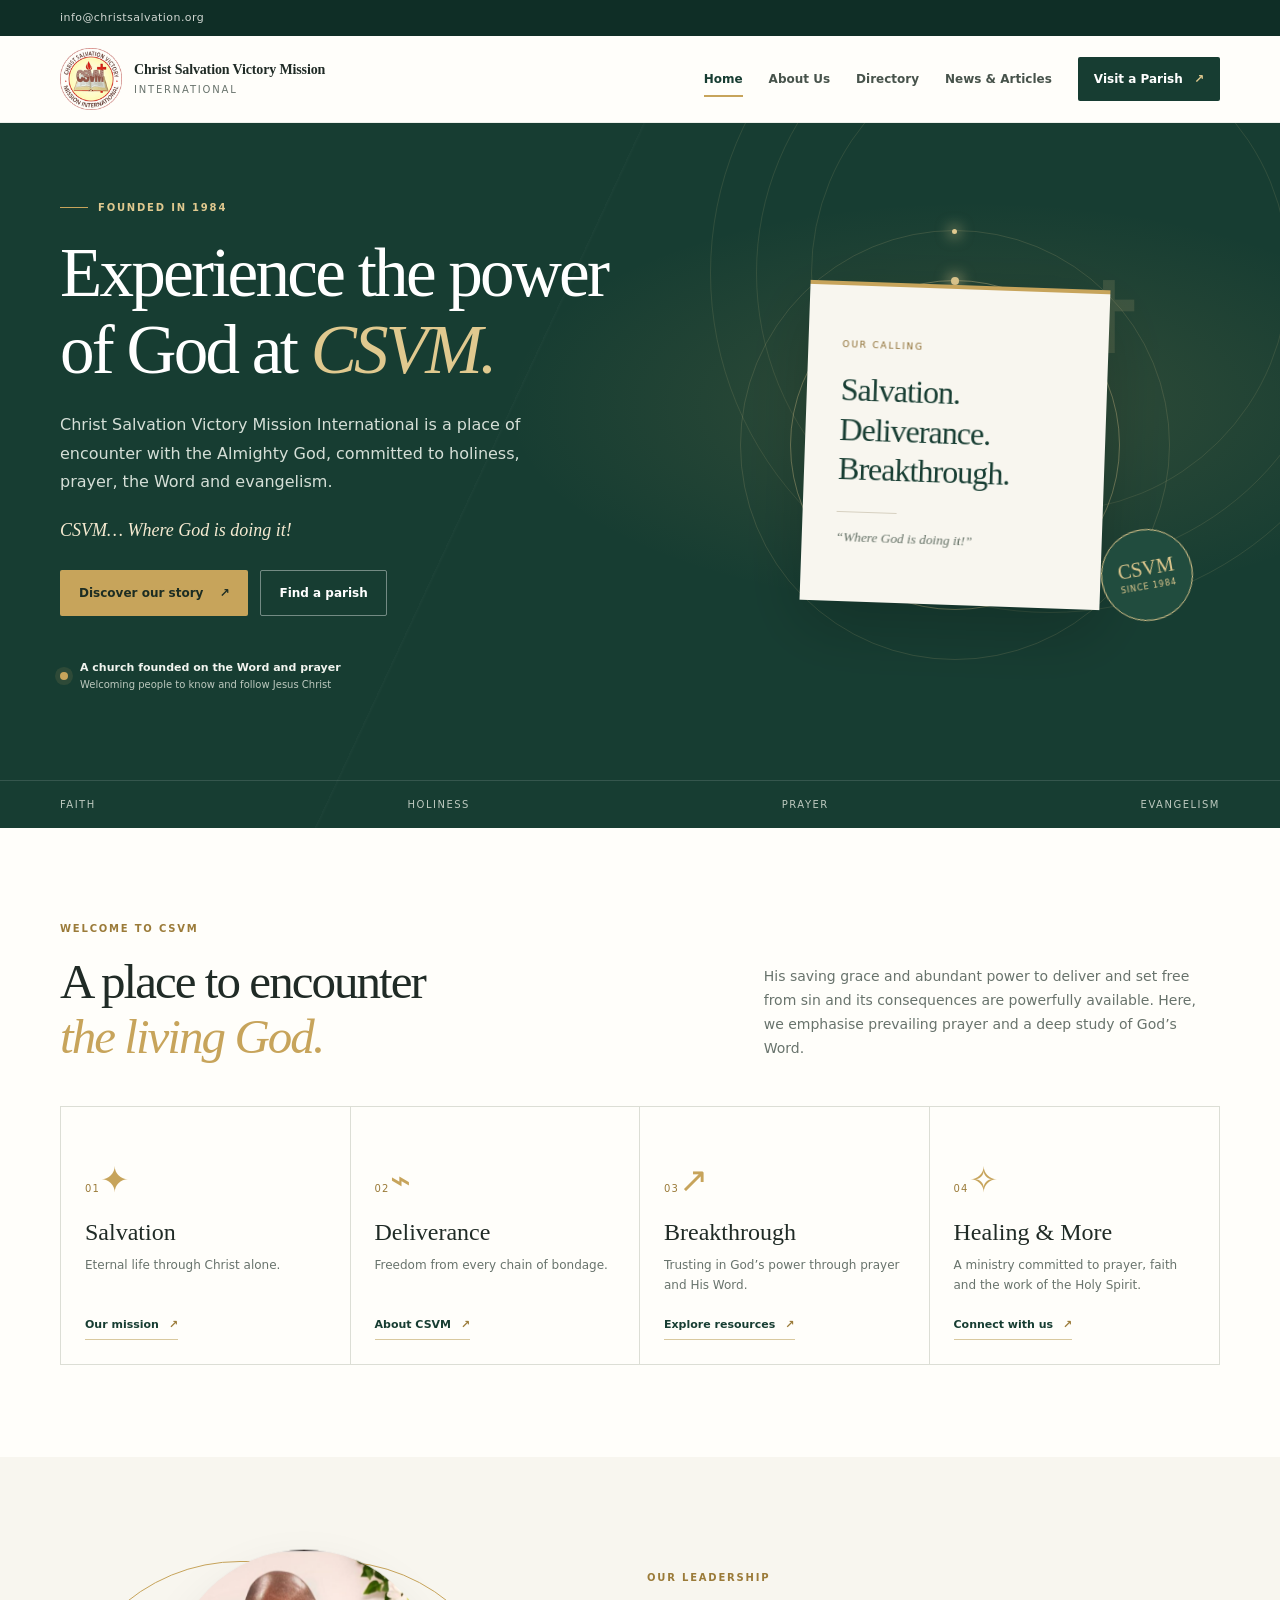
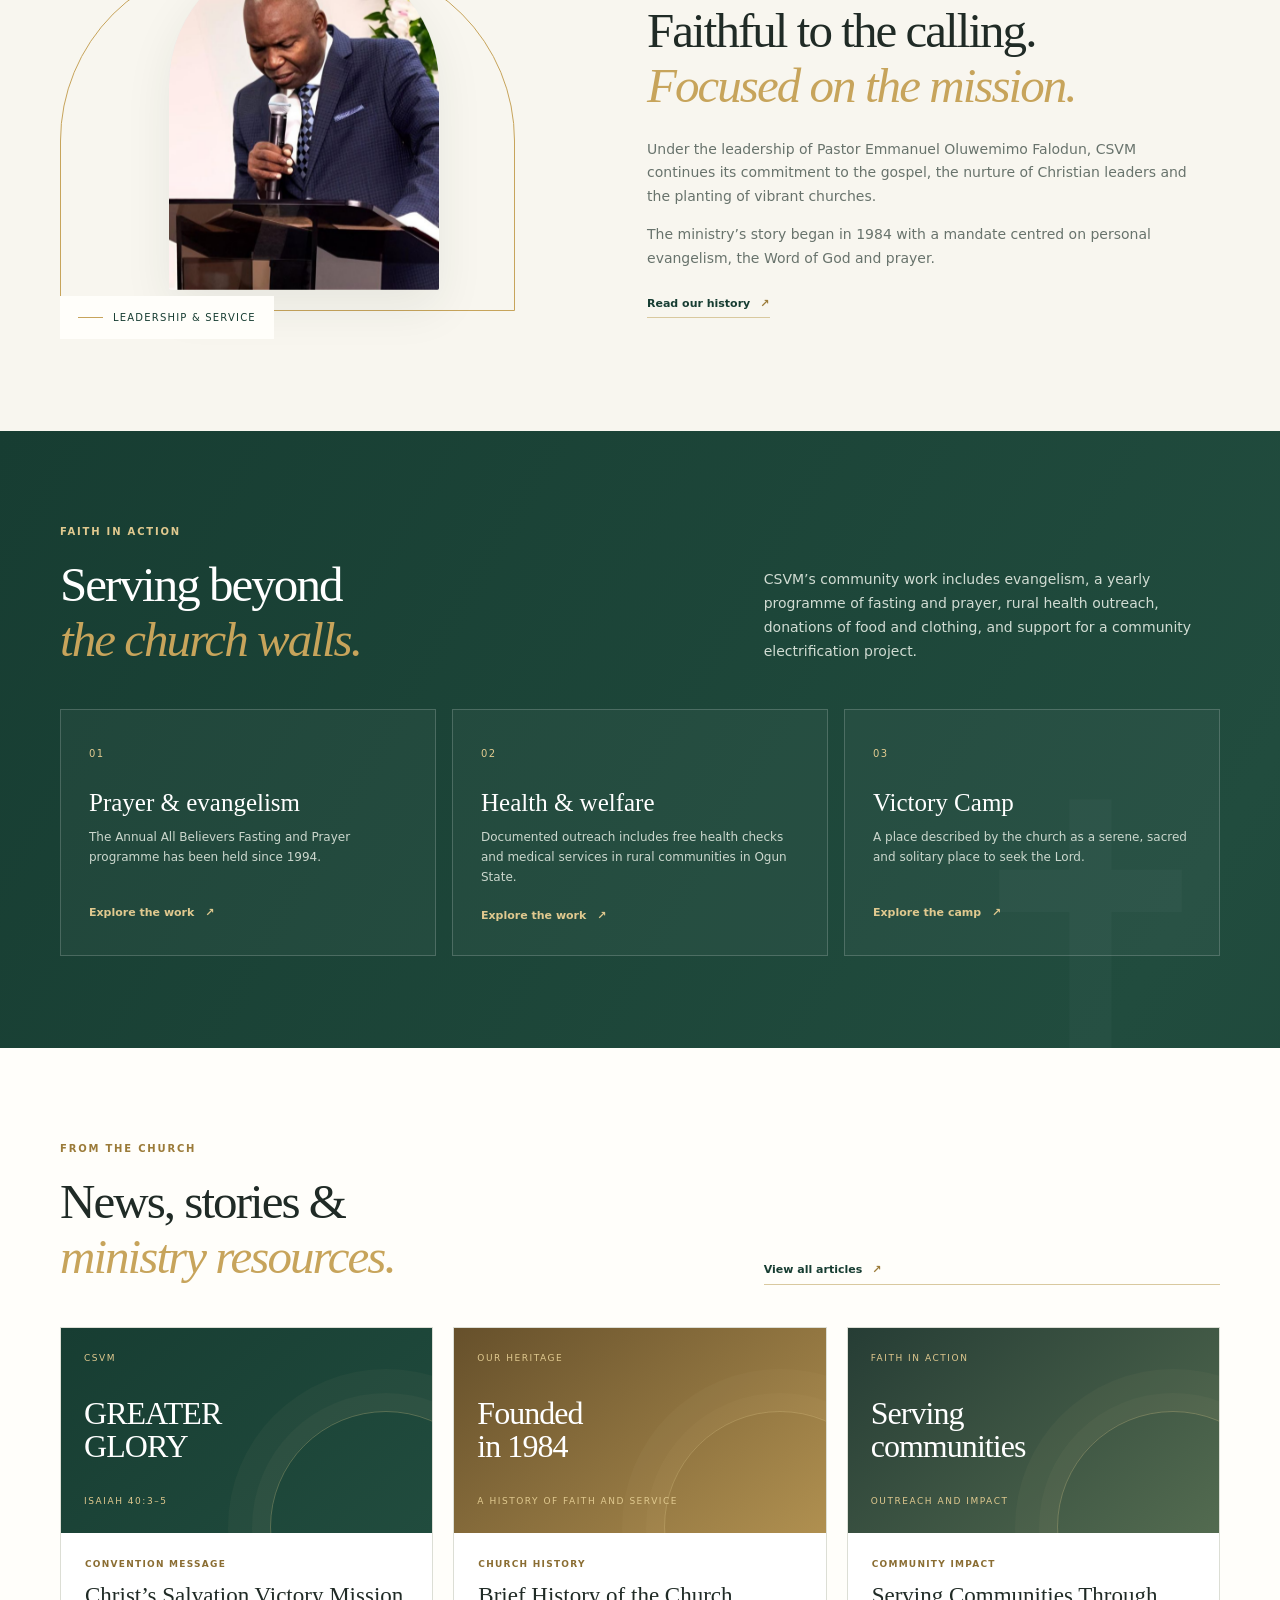
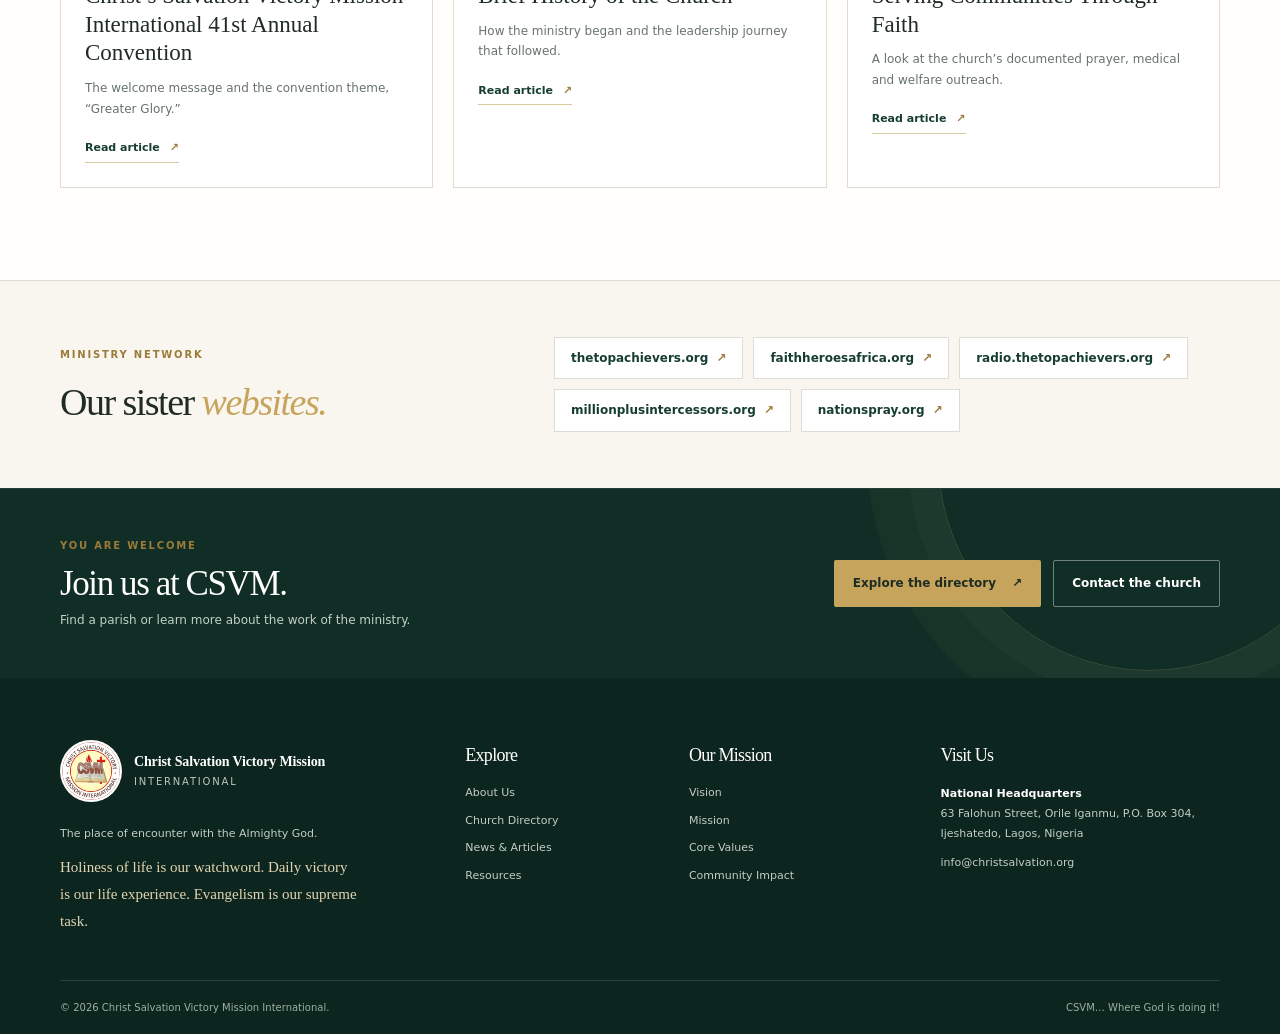
==== commit 07913e7e: "Update index.html logoupdate" ====
--- a/index.html
+++ b/index.html
@@ -10,7 +10,7 @@
   <meta property="og:title" content="Home | CSVM">
   <meta property="og:description" content="Welcome to Christ Salvation Victory Mission International, founded in 1984 and committed to holiness, prayer, the Word of God and evangelism.">
   <meta property="og:type" content="website">
-  <link rel="icon" href="https://www.christsalvation.org/wp-content/uploads/2025/05/IMG-20250904-WA0004-removebg-preview_optimized.png" type="image/png">
+  <link rel="icon" href="assets/logo.png" type="image/png">
   <link rel="stylesheet" href="assets/css/styles.css">
 </head>
 <body>
@@ -24,7 +24,7 @@
 <header class="site-header">
   <div class="container header-inner">
     <a class="brand" href="index.html" aria-label="Christ Salvation Victory Mission International home">
-      <img src="https://www.christsalvation.org/wp-content/uploads/2025/05/IMG-20250904-WA0004-removebg-preview_optimized.png" alt="Christ Salvation Victory Mission International logo" width="68" height="68">
+      <img src="assets/logo.png" alt="Christ Salvation Victory Mission International logo" width="68" height="68">
       <span><strong>Christ Salvation Victory Mission</strong><small>International</small></span>
     </a>
     <button class="menu-toggle" type="button" aria-expanded="false" aria-controls="primary-nav"><span class="menu-icon"></span><span class="sr-only">Toggle navigation</span></button>
@@ -79,7 +79,7 @@
     <div class="container split-section leader-section">
       <div class="leader-image-wrap">
         <div class="leader-image-frame"></div>
-        <img class="leader-image" src="https://www.christsalvation.org/wp-content/uploads/2025/09/20250906_104448.jpg" alt="Pastor Emmanuel Oluwemimo Falodun, General Overseer" width="270" height="340" loading="lazy" decoding="async" onerror="this.onerror=null;this.src='https://www.christsalvation.org/wp-content/uploads/2025/09/20250906_104448-100x100.jpg'">
+        <img class="leader-image" src="assets/founder.jpeg" alt="Pastor Emmanuel Oluwemimo Falodun, General Overseer" width="270" height="340" loading="lazy" decoding="async" onerror="this.onerror=null;this.src='https://www.christsalvation.org/wp-content/uploads/2025/09/20250906_104448-100x100.jpg'">
         <div class="image-caption"><span class="caption-line"></span><span>Leadership &amp; service</span></div>
       </div>
       <div class="split-copy">
@@ -137,7 +137,7 @@
   <div class="container footer-grid">
     <div class="footer-brand">
       <a class="brand brand-light" href="index.html">
-        <img src="https://www.christsalvation.org/wp-content/uploads/2025/05/IMG-20250904-WA0004-removebg-preview_optimized.png" alt="" width="58" height="58">
+        <img src="assets/logo.png" alt="" width="58" height="58">
         <span><strong>Christ Salvation Victory Mission</strong><small>International</small></span>
       </a>
       <p>The place of encounter with the Almighty God.</p>
@@ -152,4 +152,4 @@
 <script src="assets/js/main.js" defer></script>
 
 </body>
-</html>+</html>
--- a/assets/css/styles.css
+++ b/assets/css/styles.css
@@ -51,3 +51,76 @@
 .js .reveal.is-in{opacity:1;animation:rise .75s cubic-bezier(.2,.7,.2,1) backwards;animation-delay:var(--d,0s)}
 @media(max-width:760px){.network-inner{grid-template-columns:1fr;gap:22px}.network-section{padding:44px 0}.scroll-top{right:14px;bottom:14px;width:44px;height:44px}}
 @media(prefers-reduced-motion:reduce){.js .reveal{opacity:1}.hero-card{animation:none}.scroll-top{transition:none}}
+
+/* ===== Life layer: depth, glow, particles, scroll-linked motion ===== */
+@keyframes unveil{from{clip-path:inset(100% 0 0 0)}to{clip-path:inset(0)}}
+@keyframes wordIn{from{opacity:0;translate:0 .6em;rotate:3deg}}
+@keyframes spin{to{rotate:360deg}}
+@keyframes ringPulse{50%{scale:1.05;opacity:.65}}
+@keyframes pulseDot{0%{box-shadow:0 0 0 0 rgba(199,164,91,.55)}100%{box-shadow:0 0 0 12px rgba(199,164,91,0)}}
+@keyframes particle{0%{translate:0 0;opacity:0}15%{opacity:.8}100%{translate:var(--dx,0) -520px;opacity:0}}
+@keyframes sheen{to{translate:260% 0}}
+@keyframes pageIn{from{opacity:0}}
+main{animation:pageIn .6s ease backwards}
+.page-leaving main,.page-leaving .site-footer{opacity:0;transition:opacity .2s ease}
+/* progress bar */
+.scroll-progress{position:fixed;left:0;top:0;height:3px;width:100%;background:linear-gradient(90deg,var(--gold),var(--gold-light));transform:scaleX(0);transform-origin:0 50%;z-index:200;pointer-events:none}
+/* hero life */
+.hero .hero-ring{animation:ringPulse 6s ease-in-out infinite}
+.hero .ring-one{animation:spin 26s linear infinite}.hero .ring-two{animation:spin 42s linear infinite reverse}
+.hero .ring-one:after,.hero .ring-two:after{content:"";position:absolute;left:50%;top:-4px;width:8px;height:8px;margin-left:-4px;border-radius:50%;background:var(--gold-light);box-shadow:0 0 14px 3px rgba(224,201,143,.6)}
+.hero .ring-two:after{width:5px;height:5px;top:-2.5px;margin-left:-2.5px}
+.hero-cross{animation:drift 9s ease-in-out infinite}
+.hero-stamp{animation:drift 8s 1s ease-in-out infinite}
+.live-dot{animation:pulseDot 2s ease-out infinite}
+.hero-card{will-change:transform;transition:box-shadow .3s}.hero-card:hover{box-shadow:0 34px 80px rgba(0,0,0,.32)}
+.hero-card:before{content:"";position:absolute;inset:0;background:linear-gradient(115deg,transparent 35%,rgba(199,164,91,.22) 50%,transparent 65%);width:40%;translate:-150% 0;animation:sheen 5.5s 1.5s ease-in-out infinite;pointer-events:none}
+.hero-card{overflow:hidden}
+.hero-spot{position:absolute;inset:0;pointer-events:none;background:radial-gradient(circle 360px at var(--sx,70%) var(--sy,40%),rgba(224,201,143,.2),transparent 70%);opacity:0;transition:opacity .5s}
+.hero:hover .hero-spot,.page-hero:hover .hero-spot{opacity:1}
+.particles{position:absolute;inset:0;overflow:hidden;pointer-events:none}
+.particles i{position:absolute;bottom:-10px;width:var(--s,4px);height:var(--s,4px);border-radius:50%;background:var(--gold-light);opacity:0;animation:particle var(--t,14s) var(--dl,0s) linear infinite}
+.has-words .word{display:inline-block;animation:wordIn .8s cubic-bezier(.2,.7,.2,1) backwards;animation-delay:var(--wd,0s)}
+.has-words{animation:none!important}
+.hero-bottom-line .container span{position:relative;transition:color .3s,letter-spacing .3s}.hero-bottom-line .container span:hover{color:var(--gold-light);letter-spacing:.22em}
+/* eyebrow line draws */
+.eyebrow-line{transform-origin:left;animation:rise 1s .3s backwards,drawX 1s .3s cubic-bezier(.2,.7,.2,1) backwards}
+@keyframes drawX{from{scale:0 1}}
+/* buttons */
+.button{transition:transform .2s,background .2s,box-shadow .3s}
+.button:after{content:"";position:absolute;top:0;left:0;width:40%;height:100%;background:linear-gradient(115deg,transparent,rgba(255,255,255,.45),transparent);translate:-150% 0;transition:translate .6s}
+.button:hover:after{translate:350% 0}
+.button-gold:hover{box-shadow:0 10px 26px rgba(199,164,91,.4)}
+.button span,.text-link span,.impact-card a span{display:inline-block;transition:transform .25s}
+.button:hover span{transform:translate(3px,-3px)}
+.text-link{background:linear-gradient(var(--gold),var(--gold)) left bottom/0 1px no-repeat;transition:background-size .35s,color .2s}.text-link:hover{background-size:100% 1px}
+.nav-link{position:relative}
+/* cards: glow + tilt */
+.pillar-card,.impact-card,.article-card,.hq-card,.news-index-card{position:relative;transform-style:preserve-3d}
+.fx-glow:after{content:"";position:absolute;inset:0;pointer-events:none;opacity:0;transition:opacity .3s;background:radial-gradient(circle 220px at var(--mx,50%) var(--my,50%),rgba(199,164,91,.2),transparent 70%)}
+.fx-glow:hover:after{opacity:1}
+.pillar-symbol{display:inline-block;transition:transform .5s cubic-bezier(.2,.7,.2,1),color .3s}.pillar-card:hover .pillar-symbol{transform:translateY(-6px) rotate(18deg) scale(1.2);color:#9b7b39}
+.pillar-number,.impact-icon{transition:letter-spacing .3s}.pillar-card:hover .pillar-number,.impact-card:hover .impact-icon{letter-spacing:.3em}
+.impact-section{background-image:linear-gradient(120deg,var(--green) 0%,var(--green-2) 50%,var(--green) 100%);background-size:200% 100%;animation:bgShift 18s ease-in-out infinite alternate}
+@keyframes bgShift{to{background-position:100% 0}}
+.impact-section:after{animation:drift 12s ease-in-out infinite}
+.visit-cta{position:relative;overflow:hidden}.visit-cta:before{content:"";position:absolute;width:420px;height:420px;border:1px solid rgba(224,201,143,.18);border-radius:50%;right:-80px;top:-240px;box-shadow:0 0 0 30px rgba(224,201,143,.03),0 0 0 70px rgba(224,201,143,.03);animation:ringPulse 8s ease-in-out infinite}
+.visit-cta-inner{position:relative}
+.page-hero:after{animation:ringPulse 9s ease-in-out infinite}
+/* image reveal + parallax */
+.js .leader-image-wrap.is-in .leader-image{animation:unveil 1.2s cubic-bezier(.7,0,.2,1) backwards .15s}
+.js .leader-image-wrap.is-in .leader-image-frame{animation:rise 1s backwards}
+.leader-image{will-change:translate}
+.image-caption{transition:padding .3s,background .3s}.leader-image-wrap:hover .image-caption{padding-left:26px;background:#fff}
+/* timeline scroll fill */
+.timeline-fill{position:absolute;top:10px;bottom:10px;left:83px;width:2px;margin-left:-.5px;background:linear-gradient(var(--gold-light),var(--gold));transform-origin:top;transform:scaleY(var(--p,0));pointer-events:none}
+.js .timeline-item:before{transition:background .4s,box-shadow .4s,transform .3s}
+.js .timeline-item:not(.is-in):before{background:#5c7466;box-shadow:none}
+.js .timeline-item.is-in:before{box-shadow:0 0 0 7px rgba(224,201,143,.18)}
+.timeline-year{display:inline-block;transition:letter-spacing .3s}.timeline-item:hover .timeline-year{letter-spacing:.06em}
+.impact-list article{transition:padding-left .3s,background .3s}.impact-list article:hover{padding-left:14px;background:rgba(199,164,91,.07)}
+.value-chips span{transition:background .25s,color .25s,transform .25s}.value-chips span:hover{background:var(--green);color:#fff;transform:translateY(-2px)}
+.network-link{position:relative;overflow:hidden}
+@media(max-width:760px){.timeline-fill{left:62px}.hero .ring-one:after{top:-3px}}
+@media(hover:none){.fx-glow:after,.hero-spot{display:none}}
+@media(prefers-reduced-motion:reduce){main{animation:none}.hero .hero-ring,.hero-cross,.hero-stamp,.live-dot,.impact-section,.impact-section:after,.visit-cta:before,.page-hero:after,.hero-card:before{animation:none!important}.particles{display:none}.scroll-progress{display:none}.has-words .word{animation:none}}
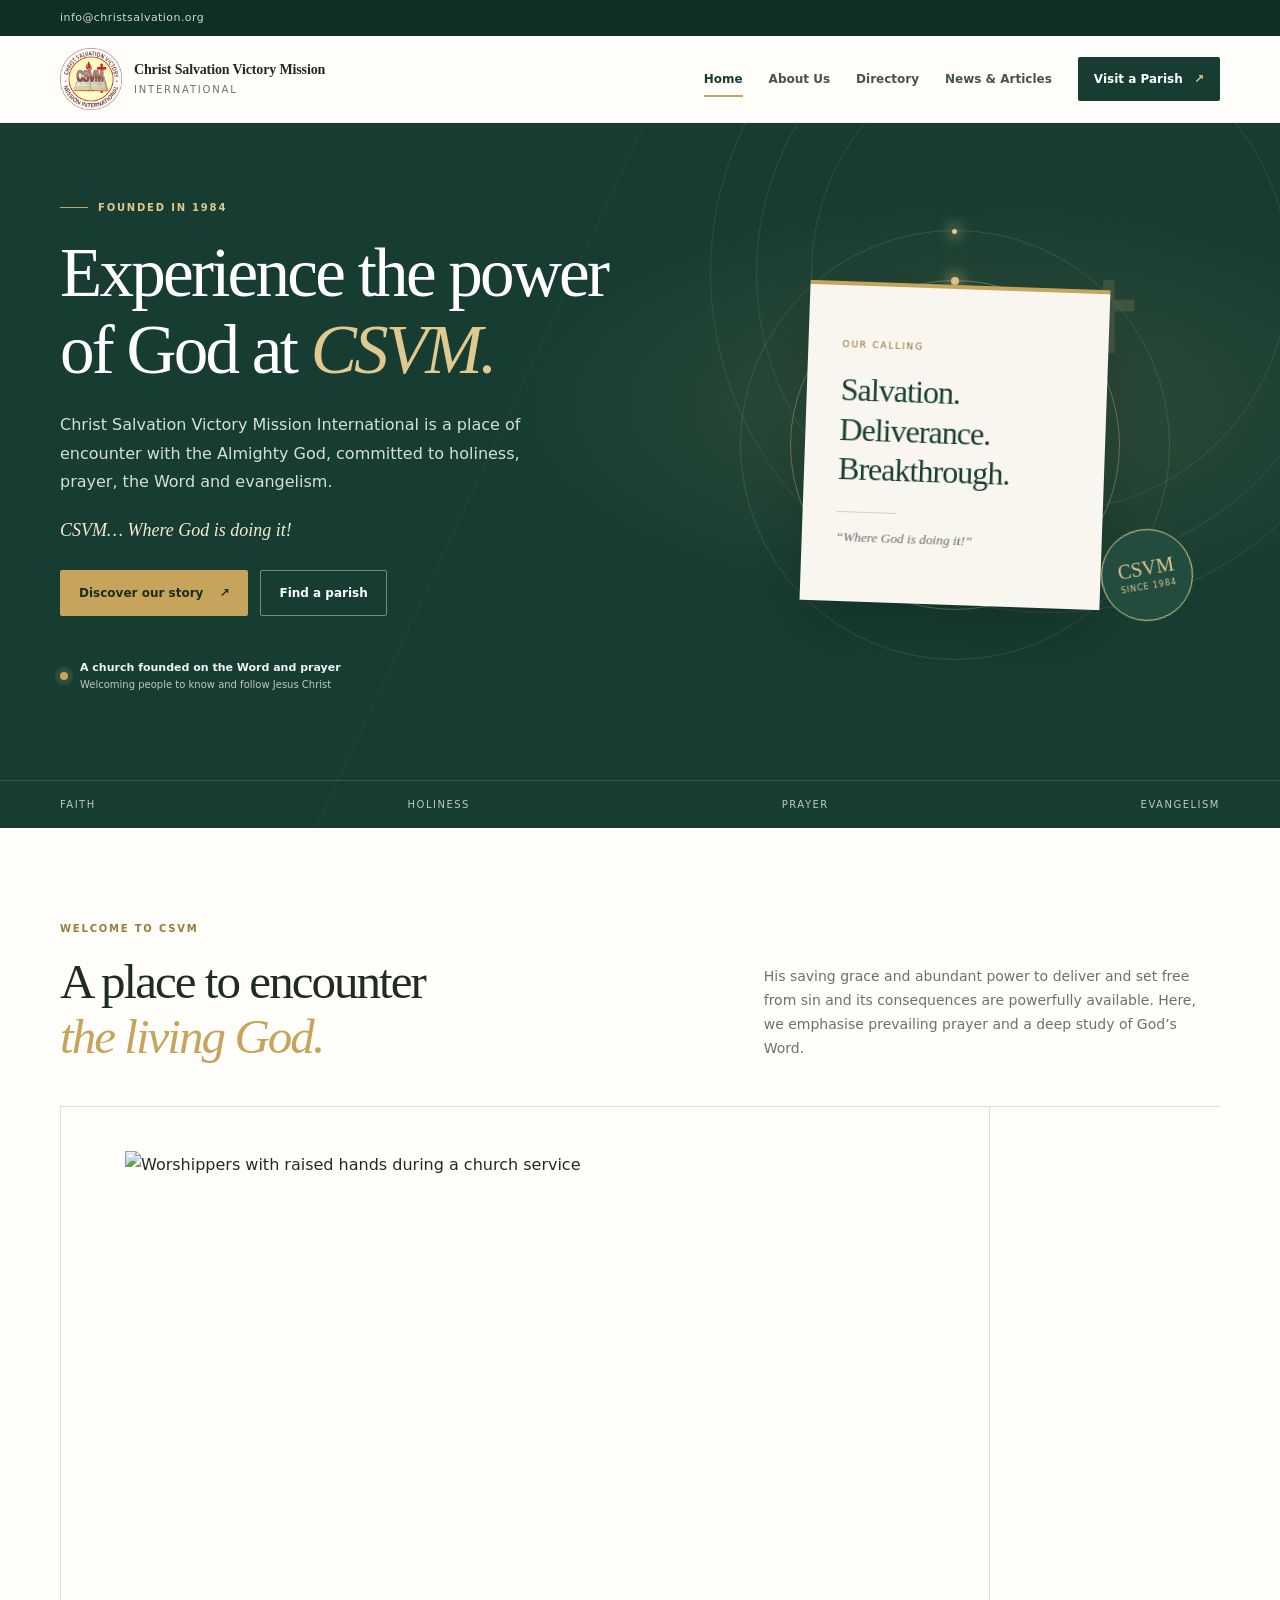
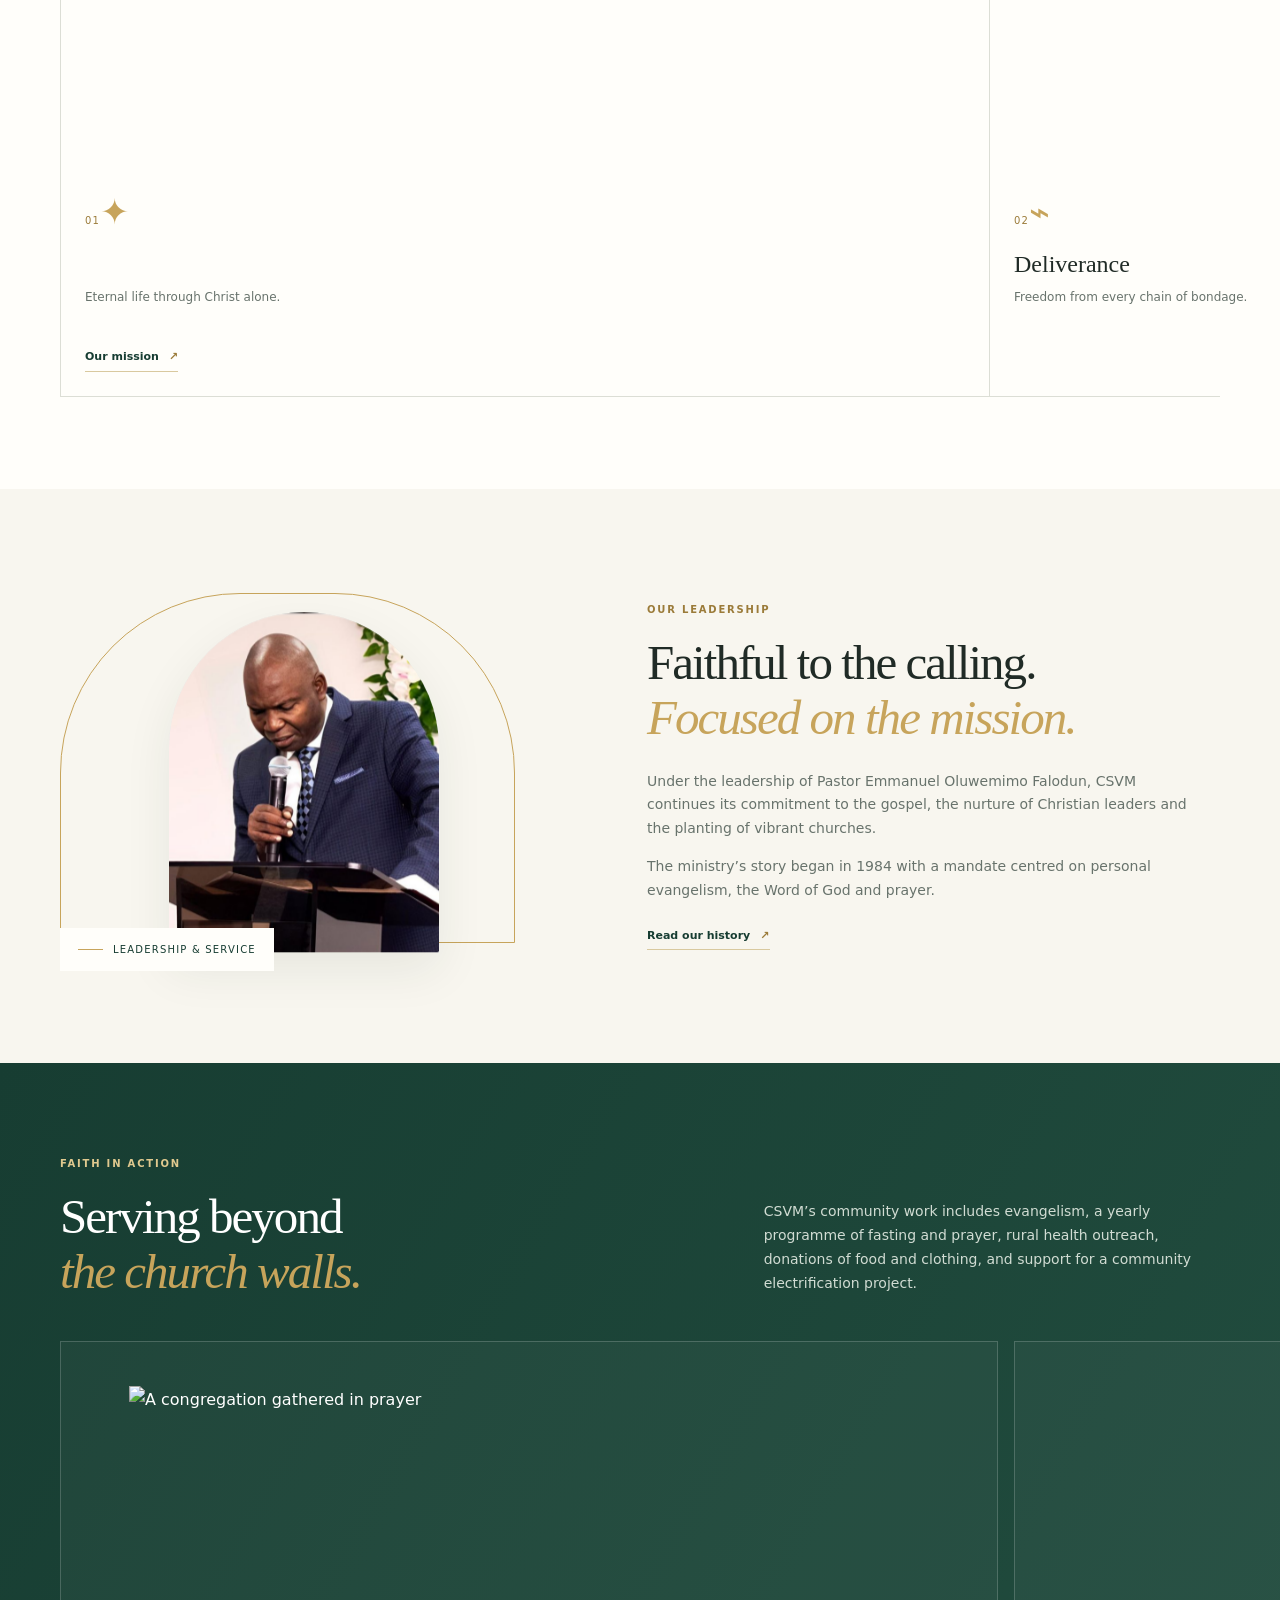
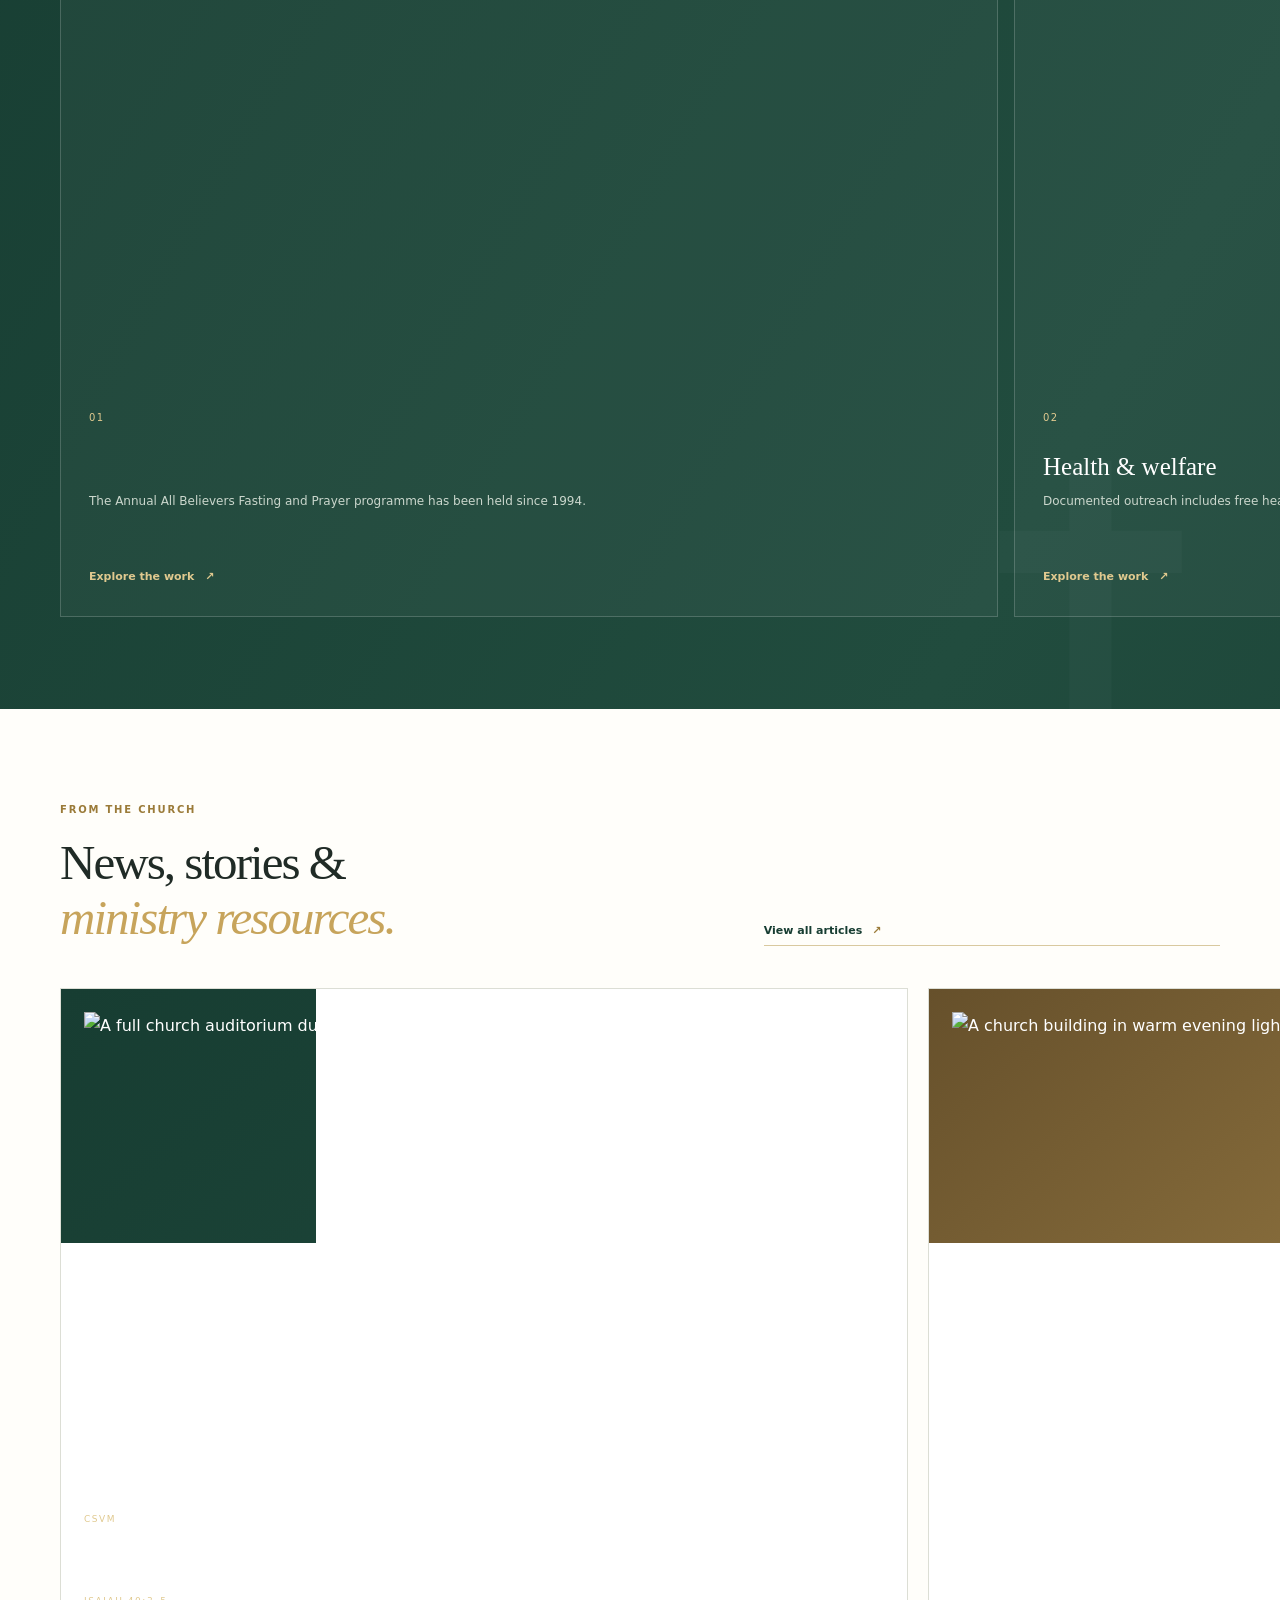
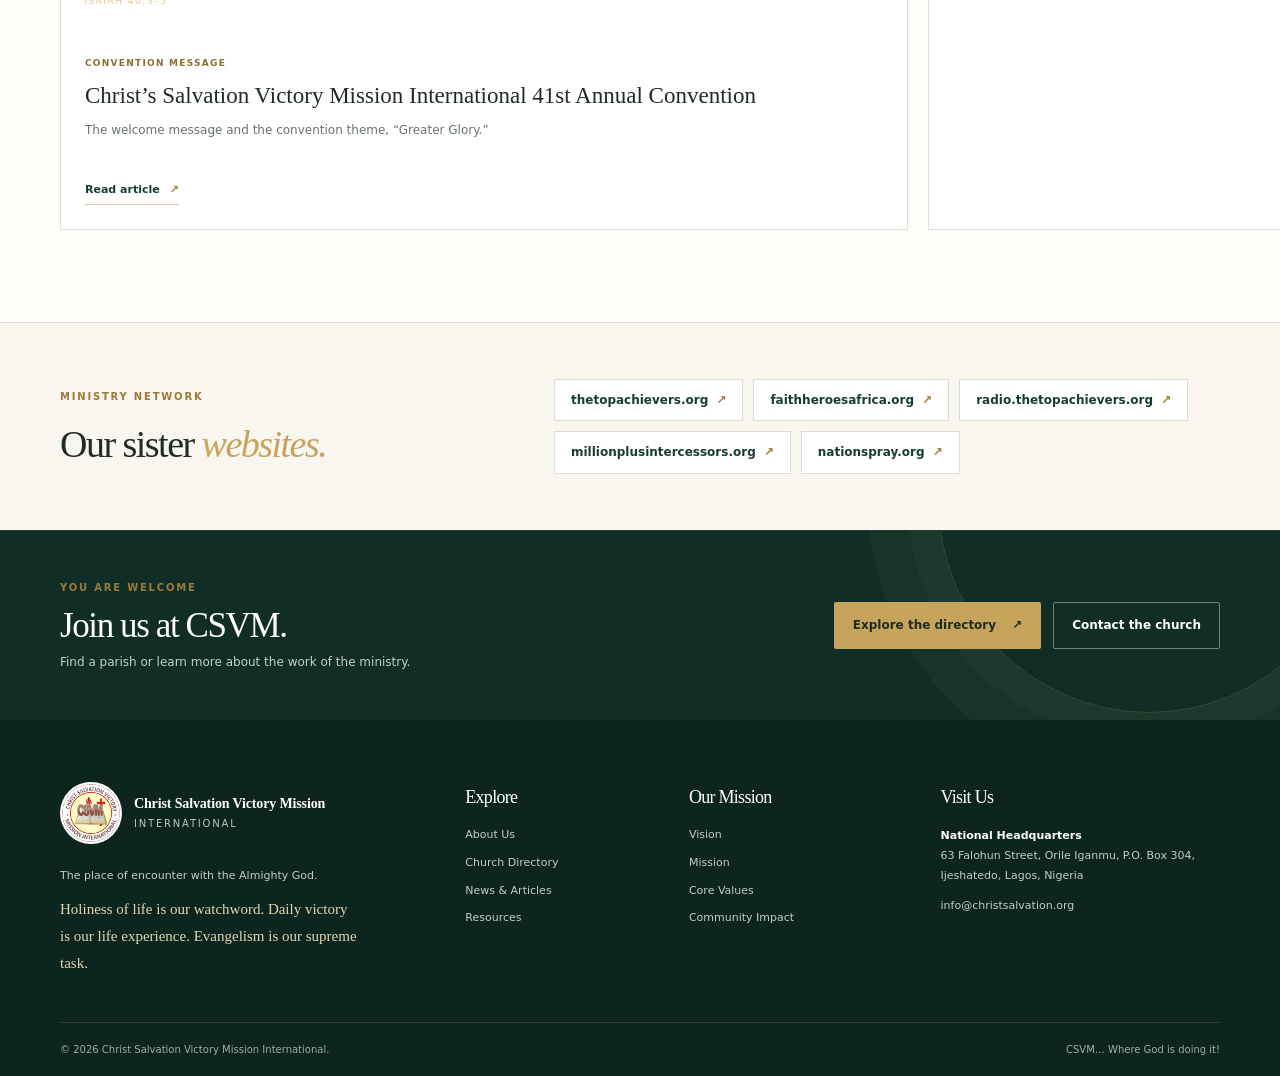
==== commit 93c51809: "Add files via upload" ====
--- a/index.html
+++ b/index.html
@@ -12,6 +12,7 @@
   <meta property="og:type" content="website">
   <link rel="icon" href="assets/logo.png" type="image/png">
   <link rel="stylesheet" href="assets/css/styles.css">
+  <link rel="stylesheet" href="assets/css/images.css">
 </head>
 <body>
 
@@ -67,10 +68,10 @@
         <p>His saving grace and abundant power to deliver and set free from sin and its consequences are powerfully available. Here, we emphasise prevailing prayer and a deep study of God’s Word.</p>
       </div>
       <div class="pillar-grid">
-        <article class="pillar-card"><span class="pillar-number">01</span><div class="pillar-symbol" aria-hidden="true">✦</div><h3>Salvation</h3><p>Eternal life through Christ alone.</p><a href="about.html#mission" class="text-link">Our mission <span>↗</span></a></article>
-        <article class="pillar-card"><span class="pillar-number">02</span><div class="pillar-symbol" aria-hidden="true">⌁</div><h3>Deliverance</h3><p>Freedom from every chain of bondage.</p><a href="about.html" class="text-link">About CSVM <span>↗</span></a></article>
-        <article class="pillar-card"><span class="pillar-number">03</span><div class="pillar-symbol" aria-hidden="true">↗</div><h3>Breakthrough</h3><p>Trusting in God’s power through prayer and His Word.</p><a href="news.html#resources" class="text-link">Explore resources <span>↗</span></a></article>
-        <article class="pillar-card"><span class="pillar-number">04</span><div class="pillar-symbol" aria-hidden="true">✧</div><h3>Healing &amp; More</h3><p>A ministry committed to prayer, faith and the work of the Holy Spirit.</p><a href="directory.html" class="text-link">Connect with us <span>↗</span></a></article>
+        <article class="pillar-card"><figure class="card-photo"><img src="assets/images/pillar-salvation.jpg" alt="Worshippers with raised hands during a church service" width="800" height="600" loading="lazy" decoding="async" onerror="this.parentNode.classList.add('is-empty')"><span class="photo-shine" aria-hidden="true"></span></figure><span class="pillar-number">01</span><div class="pillar-symbol" aria-hidden="true">✦</div><h3>Salvation</h3><p>Eternal life through Christ alone.</p><a href="about.html#mission" class="text-link">Our mission <span>↗</span></a></article>
+        <article class="pillar-card"><figure class="card-photo"><img src="assets/images/pillar-deliverance.jpg" alt="Believers praying together" width="800" height="600" loading="lazy" decoding="async" onerror="this.parentNode.classList.add('is-empty')"><span class="photo-shine" aria-hidden="true"></span></figure><span class="pillar-number">02</span><div class="pillar-symbol" aria-hidden="true">⌁</div><h3>Deliverance</h3><p>Freedom from every chain of bondage.</p><a href="about.html" class="text-link">About CSVM <span>↗</span></a></article>
+        <article class="pillar-card"><figure class="card-photo"><img src="assets/images/pillar-breakthrough.jpg" alt="An open Bible with a hand resting on the page" width="800" height="600" loading="lazy" decoding="async" onerror="this.parentNode.classList.add('is-empty')"><span class="photo-shine" aria-hidden="true"></span></figure><span class="pillar-number">03</span><div class="pillar-symbol" aria-hidden="true">↗</div><h3>Breakthrough</h3><p>Trusting in God’s power through prayer and His Word.</p><a href="news.html#resources" class="text-link">Explore resources <span>↗</span></a></article>
+        <article class="pillar-card"><figure class="card-photo"><img src="assets/images/pillar-healing.jpg" alt="A minister praying over a worshipper" width="800" height="600" loading="lazy" decoding="async" onerror="this.parentNode.classList.add('is-empty')"><span class="photo-shine" aria-hidden="true"></span></figure><span class="pillar-number">04</span><div class="pillar-symbol" aria-hidden="true">✧</div><h3>Healing &amp; More</h3><p>A ministry committed to prayer, faith and the work of the Holy Spirit.</p><a href="directory.html" class="text-link">Connect with us <span>↗</span></a></article>
       </div>
     </div>
   </section>
@@ -99,9 +100,9 @@
         <p>CSVM’s community work includes evangelism, a yearly programme of fasting and prayer, rural health outreach, donations of food and clothing, and support for a community electrification project.</p>
       </div>
       <div class="impact-grid">
-        <article class="impact-card"><span class="impact-icon">01</span><h3>Prayer &amp; evangelism</h3><p>The Annual All Believers Fasting and Prayer programme has been held since 1994.</p><a href="about.html#community-impact">Explore the work <span>↗</span></a></article>
-        <article class="impact-card"><span class="impact-icon">02</span><h3>Health &amp; welfare</h3><p>Documented outreach includes free health checks and medical services in rural communities in Ogun State.</p><a href="about.html#community-impact">Explore the work <span>↗</span></a></article>
-        <article class="impact-card"><span class="impact-icon">03</span><h3>Victory Camp</h3><p>A place described by the church as a serene, sacred and solitary place to seek the Lord.</p><a href="about.html#victory-camp">Explore the camp <span>↗</span></a></article>
+        <article class="impact-card"><figure class="card-photo"><img src="assets/images/impact-prayer.jpg" alt="A congregation gathered in prayer" width="800" height="600" loading="lazy" decoding="async" onerror="this.parentNode.classList.add('is-empty')"><span class="photo-shine" aria-hidden="true"></span></figure><span class="impact-icon">01</span><h3>Prayer &amp; evangelism</h3><p>The Annual All Believers Fasting and Prayer programme has been held since 1994.</p><a href="about.html#community-impact">Explore the work <span>↗</span></a></article>
+        <article class="impact-card"><figure class="card-photo"><img src="assets/images/impact-health.jpg" alt="Health outreach in a rural community" width="800" height="600" loading="lazy" decoding="async" onerror="this.parentNode.classList.add('is-empty')"><span class="photo-shine" aria-hidden="true"></span></figure><span class="impact-icon">02</span><h3>Health &amp; welfare</h3><p>Documented outreach includes free health checks and medical services in rural communities in Ogun State.</p><a href="about.html#community-impact">Explore the work <span>↗</span></a></article>
+        <article class="impact-card"><figure class="card-photo"><img src="assets/images/impact-camp.jpg" alt="A serene, quiet place for prayer" width="800" height="600" loading="lazy" decoding="async" onerror="this.parentNode.classList.add('is-empty')"><span class="photo-shine" aria-hidden="true"></span></figure><span class="impact-icon">03</span><h3>Victory Camp</h3><p>A place described by the church as a serene, sacred and solitary place to seek the Lord.</p><a href="about.html#victory-camp">Explore the camp <span>↗</span></a></article>
       </div>
     </div>
   </section>
@@ -113,9 +114,9 @@
         <a class="text-link heading-link" href="news.html">View all articles <span>↗</span></a>
       </div>
       <div class="article-grid">
-        <article class="article-card"><div class="article-art art-convention"><span>CSVM</span><b>GREATER<br>GLORY</b><small>Isaiah 40:3–5</small></div><div class="article-body"><p class="article-meta">Convention message</p><h3>Christ’s Salvation Victory Mission International 41st Annual Convention</h3><p>The welcome message and the convention theme, “Greater Glory.”</p><a href="news.html#convention" class="text-link">Read article <span>↗</span></a></div></article>
-        <article class="article-card"><div class="article-art art-history"><span>OUR HERITAGE</span><b>Founded<br>in 1984</b><small>A history of faith and service</small></div><div class="article-body"><p class="article-meta">Church history</p><h3>Brief History of the Church</h3><p>How the ministry began and the leadership journey that followed.</p><a href="news.html#history-article" class="text-link">Read article <span>↗</span></a></div></article>
-        <article class="article-card"><div class="article-art art-community"><span>FAITH IN ACTION</span><b>Serving<br>communities</b><small>Outreach and impact</small></div><div class="article-body"><p class="article-meta">Community impact</p><h3>Serving Communities Through Faith</h3><p>A look at the church’s documented prayer, medical and welfare outreach.</p><a href="news.html#community-article" class="text-link">Read article <span>↗</span></a></div></article>
+        <article class="article-card"><div class="article-art art-convention"><img class="art-photo" src="assets/images/article-convention.jpg" alt="A full church auditorium during the annual convention" width="800" height="500" loading="lazy" decoding="async" onerror="this.parentNode.classList.add('no-photo')"><span class="art-scrim" aria-hidden="true"></span><span>CSVM</span><b>GREATER<br>GLORY</b><small>Isaiah 40:3–5</small></div><div class="article-body"><p class="article-meta">Convention message</p><h3>Christ’s Salvation Victory Mission International 41st Annual Convention</h3><p>The welcome message and the convention theme, “Greater Glory.”</p><a href="news.html#convention" class="text-link">Read article <span>↗</span></a></div></article>
+        <article class="article-card"><div class="article-art art-history"><img class="art-photo" src="assets/images/article-heritage.jpg" alt="A church building in warm evening light" width="800" height="500" loading="lazy" decoding="async" onerror="this.parentNode.classList.add('no-photo')"><span class="art-scrim" aria-hidden="true"></span><span>OUR HERITAGE</span><b>Founded<br>in 1984</b><small>A history of faith and service</small></div><div class="article-body"><p class="article-meta">Church history</p><h3>Brief History of the Church</h3><p>How the ministry began and the leadership journey that followed.</p><a href="news.html#history-article" class="text-link">Read article <span>↗</span></a></div></article>
+        <article class="article-card"><div class="article-art art-community"><img class="art-photo" src="assets/images/article-community.jpg" alt="Volunteers sharing food and clothing with the community" width="800" height="500" loading="lazy" decoding="async" onerror="this.parentNode.classList.add('no-photo')"><span class="art-scrim" aria-hidden="true"></span><span>FAITH IN ACTION</span><b>Serving<br>communities</b><small>Outreach and impact</small></div><div class="article-body"><p class="article-meta">Community impact</p><h3>Serving Communities Through Faith</h3><p>A look at the church’s documented prayer, medical and welfare outreach.</p><a href="news.html#community-article" class="text-link">Read article <span>↗</span></a></div></article>
       </div>
     </div>
   </section>
@@ -150,6 +151,7 @@
   <div class="container footer-bottom"><span>© 2026 Christ Salvation Victory Mission International.</span><span>CSVM… Where God is doing it!</span></div>
 </footer>
 <script src="assets/js/main.js" defer></script>
+<script src="assets/js/images.js" defer></script>
 
 </body>
-</html>
+</html>
